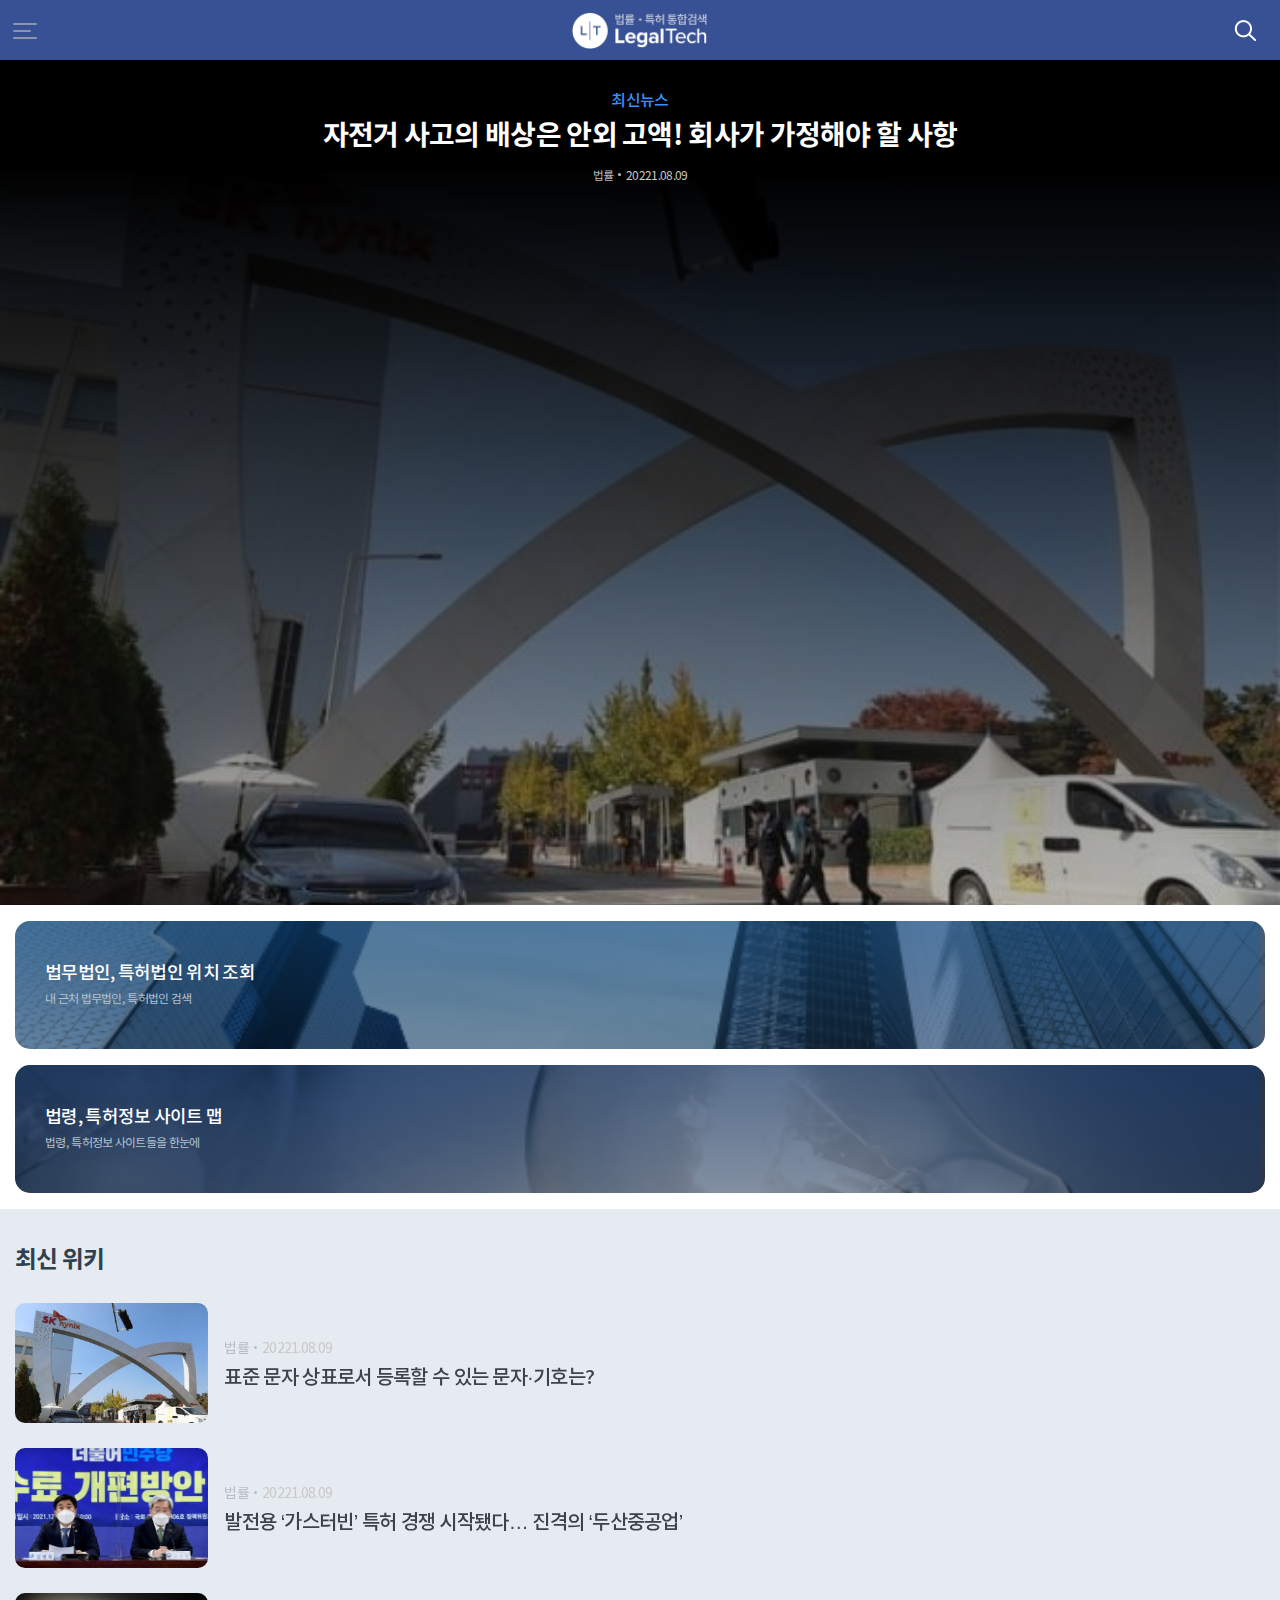
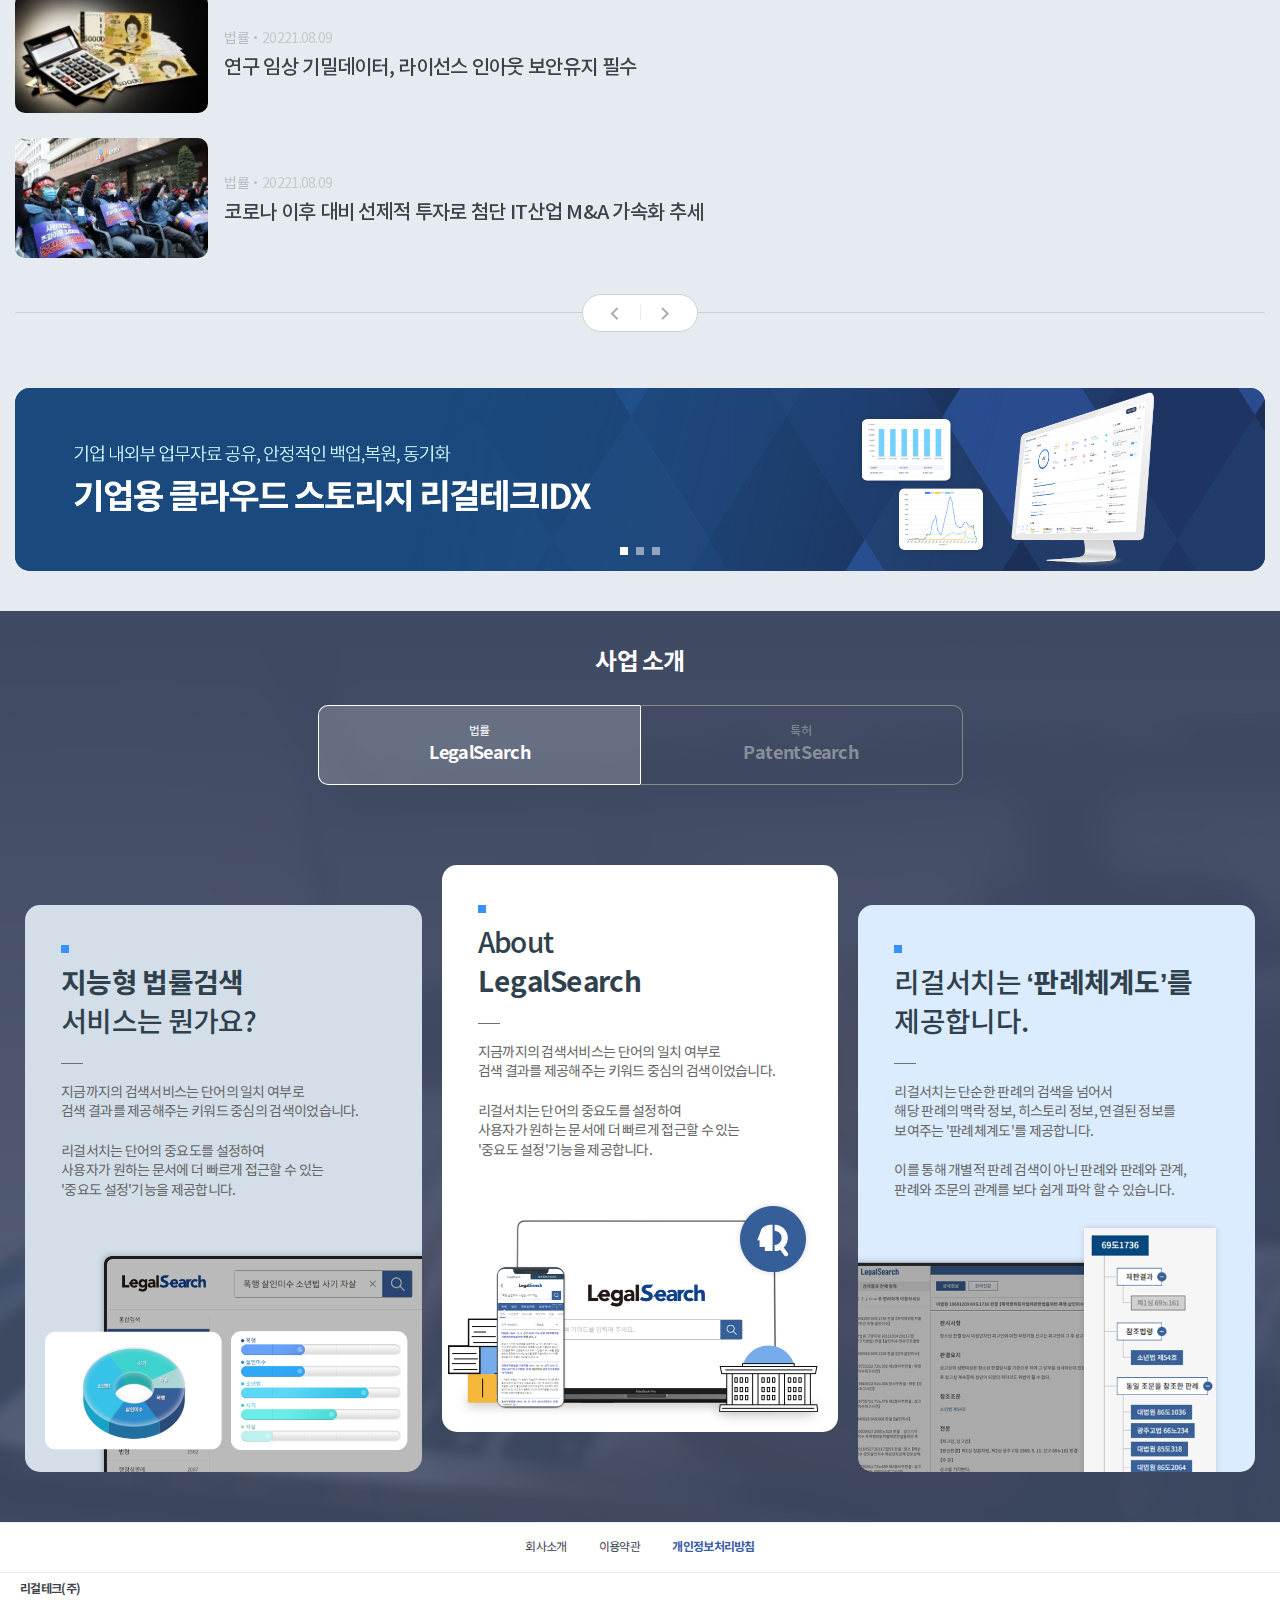
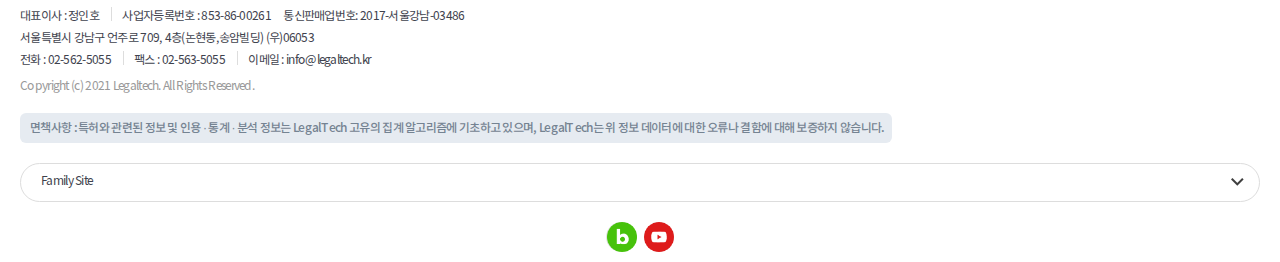
==== html/index.html @ 02a7bb96 "test" ====
<!DOCTYPE html>
<html lang="kr" xmlns="http://www.w3.org/1999/xhtml">
<head>
<meta charset="UTF-8" />
<meta http-equiv="x-ua-compatible" content="ie=edge" />
<meta name="viewport" content="width=device-width, initial-scale=1" />
<title>LegalTech VDR</title>
<link rel="stylesheet" href="../inc/css/swiper.min.css">
<link rel="stylesheet" href="../inc/css/import.css" />
<script src="../inc/js/jquery-1.12.4.min.js"></script>
<script src="../inc/js/swiper.min.js"></script>
<script src="../inc/js/script.js"></script>
</head>
<body class="main">
<div id="header_wrap">
	<header id="header">
		<div class="inner">
			<!-- Logo -->
			<h1><a class="defult" href="index.html"><img src="../inc/images/layout/logo_symbol.png" alt="LegalTech" /></a><a class="scroll" href="index.html"><img src="../inc/images/layout/logo_sub.png" alt="LegalTech VDR" /></a></h1>
			<!-- //Logo -->
			<!-- Navigation -->
			<nav id="gnb">
				<h2 class="blind">네비게이션 메뉴</h2>
				<ul>            
					<li>
						<a href="#">뉴스</a>
					</li>
					<li>
						<a href="#">위키</a>
					</li>
					<li>
						<a href="#">법령, 특허정보 사이트 맵</a>
					</li>
					<li>
						<a href="#">법무, 특허법인 위치</a>
					</li>
					<li class="link">
						<a href="https://legaltech.co.kr/" target="_blank" title="새 창 열림">리걸테크</a>
					</li>
				</ul>
			</nav>
			<button type="button" class="btn_gnb_m"><i>메뉴 열기</i></button>
			<button type="button" class="btn_search_m"><i>검색</i></button>
			<!-- //Navigation -->
			<!-- Search -->
			<div class="header_search">
				<fieldset class="search_basic">
					<legend class="blind">검색</legend>
					<span class="searchBox">
						<input type="text" id="" class="search_input" placeholder=" 특허, 법률 키워드를 검색해주세요.">
						<label for="" class="select_type down" id="">
							전체
						</label>
						<button type="submit" class="btn_search" title="검색">
							<span class="blind">검색</span>
							<span class="ico_search_submit"></span>
						</button>
					</span>
					<!-- 검색 종류 선택 -->
					<div class="select_type_list">
						<ul>
							<li>
								<label for="" data-label="전체">전체
									<input id="" type="checkbox" checked="checked">
									<span class="checkmark"></span>
								</label>
							</li>
							<li>
								<label for="" data-label="법률">법률
									<input id="" type="checkbox" checked="checked">
									<span class="checkmark"></span>
								</label>
							</li>
							<li>
								<label for="" data-label="특허">특허
									<input id="" type="checkbox">
									<span class="checkmark"></span>
								</label>
							</li>
						</ul>
					</div>
					<!-- //검색 종류 선택 -->
				</fieldset>
			</div>
			<!-- //Search -->
			<!-- Rolling Ranking -->
			<div class="header_ranking">
				<h2 class="blind">금주 인기 키워드</h2>
				<div class="rolling_ranking">
					<div class="swiper-container swiperHdRoll">
						<ul class="swiper-wrapper ranking_item_list">
							<li class="swiper-slide">
								<a href="#"><span>1</span>야호</a>
							</li>
							<li class="swiper-slide">
								<a href="#"><span>2</span>야dd호</a>
							</li>
							<li class="swiper-slide">
								<a href="#"><span>3</span>야dd호</a>
							</li>
							<li class="swiper-slide">
								<a href="#"><span>4</span>d야호</a>
							</li>
							<li class="swiper-slide">
								<a href="#"><span>5</span>야호dd</a>
							</li>
						</ul>
					</div>
				</div>
			</div>
			<!-- //Rolling Ranking -->
			<!-- Ranking Box -->
			<div class="ranking_box ranking tabbox">
				<div class="tit">
					<h2>금주 인기 키워드</h2>
					<ul class="tab">
						<li class="active"><a href="javascript:void(0);">법률</a></li>
						<li><a href="javascript:void(0);">특허</a></li>
					</ul>
				</div>
				<div class="tab_cont0 tab_cont">
					<ul class="ranking_item_list">
						<li><a href="#"><span>1</span>노후 임대차 계약</a></li>
						<li><a href="#"><span>2</span>인터넷 모욕</a></li>
						<li><a href="#"><span>3</span>명예훼손</a></li>
						<li><a href="#"><span>4</span>국제물품</a></li>
						<li><a href="#"><span>5</span>증거금</a></li>
					</ul>
				</div>
				<div class="tab_cont1 tab_cont">
					<ul class="ranking_item_list">
						<li><a href="#"><span>1</span>test</a></li>
						<li><a href="#"><span>2</span>test</a></li>
						<li><a href="#"><span>3</span>test</a></li>
						<li><a href="#"><span>4</span>test</a></li>
						<li><a href="#"><span>5</span>test</a></li>
					</ul>
				</div>
			</div>
			<!-- //Ranking Box -->
		</div>
	</header>
</div>

<hr />

<div id="main_search">
	<!-- 메인 상단 검색 -->
	<h2>
		<a href="/">
			<span class="blind">legaltech</span>
		</a>
		<p><span>법률</span><span>특허검색</span>을 함께 제공하는 <span>유일한 플랫폼</span></p>
	</h2>
	<fieldset class="search_basic">
		<legend class="blind">검색</legend>
		<span class="searchBox">
			<input type="text" id="" class="search_input" placeholder="검색하고 싶은 특허 혹은 법률 관련 키워드를 입력해주세요.">
			<label for="" class="select_type down" id="">
				전체
			</label>
			<button type="submit" class="btn_search" title="검색">
				<span class="blind">검색</span>
				<span class="ico_search_submit"></span>
			</button>
		</span>
		<!-- 검색 종류 선택 -->
		<div class="select_type_list">
			<ul>
				<li>
					<label for="" data-label="전체">전체
						<input id="" type="checkbox" checked="checked">
						<span class="checkmark"></span>
					</label>
				</li>
				<li>
					<label for="" data-label="법률">법률
						<input id="" type="checkbox" checked="checked">
						<span class="checkmark"></span>
					</label>
				</li>
				<li>
					<label for="" data-label="특허">특허
						<input id="" type="checkbox">
						<span class="checkmark"></span>
					</label>
				</li>
			</ul>
		</div>
		<!-- //검색 종류 선택 -->
	</fieldset>
	<!-- //메인 상단 검색 -->
</div>

<div id="container">
	<div class="content main_top_cont">
		<div class="inner">
			<!-- Left : 뉴스 모바일 반응형 슬라이드 -->
			<div class="main_news">
				<h2 class="blind">최신 뉴스</h2>
				<div class="list swiper-container">
					<div class="swiper-wrapper">
						<div class="swiper-slide layout_left">
							<a href="#">
								<span class="thumb">
									<img src="../inc/images/photo/01.jpg" alt="">
								</span>
								<div class="txt">
									<span class="cate">최신뉴스</span>
									<strong class="tit">자전거 사고의 배상은 안외 고액! 회사가 가정해야 할 사항</strong>
									<span class="info"><i>법률</i><time>20221.08.09</time>
									</span>
								</div>
							</a>
						</div>
						<div class="swiper-slide layout_right top">
							<a href="#">
								<span class="thumb">
									<img src="../inc/images/photo/02.jpg" alt="">
								</span>
								<div class="txt">
									<span class="cate">최신뉴스</span>
									<strong class="tit">자전거 사고의 배상은 안외 고액! 회사가 가정해야 할 사항</strong>
									<span class="info"><i>법률</i><time>20221.08.09</time>
									</span>
								</div>
							</a>
						</div>
						<div class="swiper-slide layout_right btm">
							<a href="#">
								<span class="thumb">
									<img src="../inc/images/photo/04.jpg" alt="">
								</span>
								<div class="txt">
									<span class="cate">최신뉴스</span>
									<strong class="tit">자전거 사고의 배상은 안외 고액! 회사가 가정해야 할 사항</strong>
									<span class="info"><i>법률</i><time>20221.08.09</time>
									</span>
								</div>
							</a>
						</div>
					</div>
				</div>
			</div>
			<!-- //Left -->
			<!-- Right : 금주 키워드, 위치조회, 사이트맵 -->
			<div class="main_right">
				<!-- 인기 키워드 -->
				<div class="main ranking tabbox">
					<div class="tit">
						<h2>금주 인기 키워드</h2>
						<ul class="tab">
							<li class="active"><a href="javascript:void(0);">법률</a></li>
							<li><a href="javascript:void(0);">특허</a></li>
						</ul>
					</div>
					<div class="tab_cont0 tab_cont">
						<ul class="ranking_item_list">
							<li><a href="#"><span>1</span>노후 임대차 계약</a></li>
							<li><a href="#"><span>2</span>인터넷 모욕</a></li>
							<li><a href="#"><span>3</span>명예훼손</a></li>
							<li><a href="#"><span>4</span>국제물품</a></li>
							<li><a href="#"><span>5</span>증거금</a></li>
						</ul>
					</div>
					<div class="tab_cont1 tab_cont">
						<ul class="ranking_item_list">
							<li><a href="#"><span>1</span>test</a></li>
							<li><a href="#"><span>2</span>test</a></li>
							<li><a href="#"><span>3</span>test</a></li>
							<li><a href="#"><span>4</span>test</a></li>
							<li><a href="#"><span>5</span>test</a></li>
						</ul>
					</div>
				</div>
				<!-- //인기 키워드 -->
				<!-- 바로가기 메뉴 -->
				<div class="direct">
					<h2 class="blind">서비스 바로가기</h2>
					<div class="location">
						<a href="#">
							<div class="thumb">
								<img src="../inc/images/main/img_location.png" alt="">
							</div>
							<div class="txt">
								<h3>법무법인, 특허법인 위치 조회</h3>
								<p>내 근처 법무법인, 특허법인 검색</p>
							</div>
						</a>
					</div>
					<div class="site_map">
						<a href="#">
							<div class="thumb">
								<img src="../inc/images/main/img_site_map.png" alt="">
							</div>
							<div class="txt">
								<h3>법령, 특허정보 사이트 맵</h3>
								<p>법령, 특허정보 사이트들을 한눈에</p>
							</div>
						</a>
					</div>
				</div>
				<!-- //바로가기 메뉴 -->
			</div>
			<!-- //Right -->
		</div>
	</div>
	<div class="content grey">
		<div class="inner">
			<!-- 최신 위키 -->
			<div class="wiki">
				<h2 class="cont_tit">최신 위키</h2>	
				<div class="swiper-container swiperWiki">
					<div class="swiper-wrapper">
						<div class="swiper-slide slide_wrap">
							<ul>
								<li>
									<a href="#">
										<span class="thumb">
											<img src="../inc/images/photo/01.jpg" alt="">
										</span>
										<div class="txt">
											<strong class="tit">표준 문자 상표로서 등록할 수 있는 
												문자·기호는?</strong>
											<span class="info"><i>법률</i><time>20221.08.09</time>
											</span>
										</div>
									</a>
								</li>
								<li>
									<a href="#">
										<span class="thumb">
											<img src="../inc/images/photo/02.jpg" alt="">
										</span>
										<div class="txt">
											<strong class="tit">발전용 ‘가스터빈’ 특허 경쟁 시작됐다… 진격의 ‘두산중공업’</strong>
											<span class="info"><i>법률</i><time>20221.08.09</time>
											</span>
										</div>
									</a>
								</li>
								<li>
									<a href="#">
										<span class="thumb">
											<img src="../inc/images/photo/03.jpg" alt="">
										</span>
										<div class="txt">
											<strong class="tit">연구 임상 기밀데이터, 라이선스 인아웃 보안유지 필수</strong>
											<span class="info"><i>법률</i><time>20221.08.09</time>
											</span>
										</div>
									</a>
								</li>
								<li>
									<a href="#">
										<span class="thumb">
											<img src="../inc/images/photo/04.jpg" alt="">
										</span>
										<div class="txt">
											<strong class="tit">코로나 이후 대비 선제적 투자로 첨단 IT산업 M&A 가속화 추세</strong>
											<span class="info"><i>법률</i><time>20221.08.09</time>
											</span>
										</div>
									</a>
								</li>
							</ul>
						</div>
						<div class="swiper-slide slide_wrap">
							<ul>
								<li>
									<a href="#">
										<span class="thumb">
											<img src="../inc/images/photo/04.jpg" alt="">
										</span>
										<div class="txt">
											<strong class="tit">표준 문자 상표로서 등록할 수 있는 
												문자·기호는?</strong>
											<span class="info"><i>법률</i><time>20221.08.09</time>
											</span>
										</div>
									</a>
								</li>
								<li>
									<a href="#">
										<span class="thumb">
											<img src="../inc/images/photo/03.jpg" alt="">
										</span>
										<div class="txt">
											<strong class="tit">발전용 ‘가스터빈’ 특허 경쟁 시작됐다… 진격의 ‘두산중공업’</strong>
											<span class="info"><i>법률</i><time>20221.08.09</time>
											</span>
										</div>
									</a>
								</li>
								<li>
									<a href="#">
										<span class="thumb">
											<img src="../inc/images/photo/05.jpg" alt="">
										</span>
										<div class="txt">
											<strong class="tit">연구 임상 기밀데이터, 라이선스 인아웃 보안유지 필수</strong>
											<span class="info"><i>법률</i><time>20221.08.09</time>
											</span>
										</div>
									</a>
								</li>
								<li>
									<a href="#">
										<span class="thumb">
											<img src="../inc/images/photo/01.jpg" alt="">
										</span>
										<div class="txt">
											<strong class="tit">코로나 이후 대비 선제적 투자로 첨단 IT산업 M&A 가속화 추세</strong>
											<span class="info"><i>법률</i><time>20221.08.09</time>
											</span>
										</div>
									</a>
								</li>
							</ul>
						</div>
					</div>
					<div class="btn_wrap">
						<div class="swiper_index">
							<div class="swiper-button-next"></div>
							<div class="swiper-button-prev"></div>
						</div>
					</div>
				</div>
			</div>
			<!-- //최신 위키 -->
			<!-- 광고 배너 영역 -->
			<div class="banner">
				<div class="swiper-container swiperBanner">
					<div class="swiper-wrapper">
						<div class="swiper-slide thumb">
							<a href="#">
								<img class="pc" src="../inc/images/main/banner_01.png" alt="기업용 클라우드 스토리지 리걸테크 IDX - 기업 내외부 업무자료 공유, 안정적인 백업,복원, 동기화">
								<img class="mobile" src="../inc/images/main/mobile_banner_01.png" alt="기업용 클라우드 스토리지 리걸테크 IDX - 기업 내외부 업무자료 공유, 안정적인 백업,복원, 동기화">
							</a>
						</div>
						<div class="swiper-slide thumb">
							<a href="#">
								<img class="pc" src="../inc/images/main/banner_01.png" alt="기업용 클라우드 스토리지 리걸테크 IDX - 기업 내외부 업무자료 공유, 안정적인 백업,복원, 동기화">
								<img class="mobile" src="../inc/images/main/mobile_banner_01.png" alt="기업용 클라우드 스토리지 리걸테크 IDX - 기업 내외부 업무자료 공유, 안정적인 백업,복원, 동기화">
							</a>
						</div>
						<div class="swiper-slide thumb">
							<a href="#">
								<img class="pc" src="../inc/images/main/banner_01.png" alt="기업용 클라우드 스토리지 리걸테크 IDX - 기업 내외부 업무자료 공유, 안정적인 백업,복원, 동기화">
								<img class="mobile" src="../inc/images/main/mobile_banner_01.png" alt="기업용 클라우드 스토리지 리걸테크 IDX - 기업 내외부 업무자료 공유, 안정적인 백업,복원, 동기화">
							</a>
						</div>
					</div>
				</div>
				<div class="swiper-pagination"></div>
			</div>
			<!-- //광고 배너 영역 -->
		</div>
	</div>
	<div class="content gradient">
		<div class="inner">
			<!-- 사업소개 -->
			<div class="intro_bsns tabbox">
				<div class="tit">
					<h2 class="cont_tit">사업 소개</h2>
					<ul class="tab">
						<li class="active"><a href="javascript:void(0);"><span>법률</span><strong>LegalSearch</strong></a></li>
						<li><a href="javascript:void(0);"><span>특허</span><strong>PatentSearch</strong></a></li>
					</ul>
				</div>
				<!-- 리걸테크 -->
				<div class="tab_cont0 tab_cont legal">
					<ul>
						<li>
							<div class="txt">
								<h3><span>지능형 법률검색</span><br> 서비스는 뭔가요?</h3>
								<p>지금까지의 검색서비스는 단어의 일치 여부로 <br>검색 결과를 제공해주는 키워드 중심의 검색이었습니다.</p>
								<p>리걸서치는 단어의 중요도를 설정하여 <br>사용자가 원하는 문서에 더 빠르게 접근할 수 있는 <br>'중요도 설정'기능을 제공합니다.</p>
							</div>
						</li>
						<li>
							<div class="txt">
								<h3>About<br> <span>LegalSearch</span><br></h3>
								<p>지금까지의 검색서비스는 단어의 일치 여부로 <br>검색 결과를 제공해주는 키워드 중심의 검색이었습니다.</p>
								<p>리걸서치는 단어의 중요도를 설정하여 <br>사용자가 원하는 문서에 더 빠르게 접근할 수 있는 <br>'중요도 설정'기능을 제공합니다.</p>
							</div>
						</li>
						<li>
							<div class="txt">
								<h3>리걸서치는 <span>‘판례체계도’를</span> <br>제공합니다.</h3>
								<p>리걸서치는 단순한 판례의 검색을 넘어서 <br>해당 판례의 맥락 정보, 히스토리 정보, 연결된 정보를 <br>보여주는 '판례체계도'를 제공합니다.</p>
								<p>이를 통해 개별적 판례 검색이 아닌 판례와 판례와 관계, <br>판례와 조문의 관계를 보다 쉽게 파악 할 수 있습니다.</p>
							</div>
						</li>
					</ul>
				</div>
				<!-- //리걸테크 -->
				<!-- 페이턴트 서치 -->
				<div class="tab_cont1 tab_cont patent">
					<ul>
						<li>
							<div class="txt">
								<h3>지재권 내용확인에 <span><br>
									최적화 된 UI를 </span>제공합니다</h3>
								<p>각각의 지재권을 구역에 따라 나누어 사용자가 필요한 사항만을 빠르게 파악할 수 있도록 구성했습니다.</p>
								<p>PatentSearch를 이용하여 리서칭을 수행하면 
									다른 서비스보다 빠른 리서칭 수행이 가능합니다.</p>
							</div>
						</li>
						<li>
							<div class="txt">
								<h3>About<br> <span>PatentSearch</span><br></h3>
								<p>PatentSearch 는 국내 유일 특허, 디자인, 상표, 지재관련 심판을 한번에 검색할 수 잇는 지재검색 플랫폼입니다.</p>
								<p>향후 PCT, 해외특허 검색등을 지속적으로 업데이트 하여 국내,외 모든 지재권을 비교, 검색할 수 있는 서비스로 거듭날 예정입니다.</p>
							</div>
						</li>
						<li>
							<div class="txt">
								<h3><span>권리변동 현황은 </span><br>무엇인가요?</h3>
								<p>권리변동현황은 현재 보고있는 지재권의 주요 권리변동 현황을 분석하여 시각화 한 것입니다.</p>
								<p>사용자 분들께서는 권리변동 현황 그래프를 통해 현재 보고있는 지재권의 권리변동 이력을 손쉽게 파악 가능합니다.</p>
							</div>
						</li>
					</ul>
				</div>
				<!-- //페이턴트 서치 -->
			</div>
			<!-- //사업소개 -->
		</div>
	</div>
	<script type="text/javascript">
		//header
		initMainHeader();

		//GNB
		initGnb(0);

		//슬라이드 : 최신뉴스 반응형
		initRspNews();

		//슬라이드 : 위키
		initWiki();

		//슬라이드 : 배너
		initBanner();
	</script>
</div>

<hr />

<footer id="footer">
	<h2 class="blind">사이트 정보</h2>
	<div class="foot_menu">
		<ul>
			<li><a href="https://legaltech.co.kr/">회사소개</a></li>
			<li><a href="/guide/use_terms">이용약관</a></li>
			<li><a href="/guide/personal_privacy">개인정보처리방침</a></li>
		</ul>
	</div>
	<div class="inner">
		<ul class="company_info">
			<li><a href="http://legaltech.kr/ko/" target="_blank" title="새 창 열림">리걸테크(주)</a></li>
			<li>
				<span>대표이사 : 정인호</span>
				<span>사업자등록번호 : 853-86-00261</span>
				<span>통신판매업번호: 2017-서울강남-03486</span>
				<address>서울특별시 강남구 언주로 709, 4층(논현동,송암빌딩) (우)06053</address>
				<span>전화 : 02-562-5055</span>
				<span>팩스 : 02-563-5055</span>
				<span>이메일 : <a href="mailto:info@legaltech.kr">info@legaltech.kr</a></span>
			</li>
			<li class="copyright">Copyright (c) 2021 Legaltech. All Rights Reserved.</li>
			<li>면책사항 : 특허와 관련된 정보 및 인용 · 통계 · 분석 정보는 LegalTech 고유의 집계 알고리즘에 기초하고 있으며, LegalTech는 위 정보 데이터에 대한 오류나 결함에 대해 보증하지 않습니다.</li>
		</ul>
		<div class="family_site">
			<a href="javascript:void(0)" class="link">Family Site</a>
			<ul>
				<li><a href="https://patentsearch.kr/" target="_blank" title="새 창 열림">PatentSearch</a></li>
				<li><a href="https://legalsearch.kr/" target="_blank" title="새 창 열림">LegalSearch</a></li>
			</ul>
		</div>
		<ul class="sns">
			<li>
				<a href="https://blog.naver.com/legaltechcorp" target="_blank" title="새 창 열림">
					<img src="../inc/images/layout/ico_blog.png" alt="naver blog" class="naverblog">
				</a>
			</li>
			<li>
				<a href="https://www.youtube.com/channel/UCyPQij8t8LGyNAF0QGciFyA" target="_blank" title="새 창 열림">
					<img src="../inc/images/layout/ico_youtube.png" alt="youtube" class="youtube">
				</a>
			</li>
		</ul>
	</div>
</footer>

<div class="modal_bg"></div>
</body>
</html>
---- inc/css/import.css ----
﻿@charset 'utf-8';

/* 레이아웃 및 공통 템플릿 */
@import url("base.css");
@import url("layout.css");
@import url("template.css");

/* 컨텐츠 영역 CSS */
@import url("main.css");
@import url("sub.css");
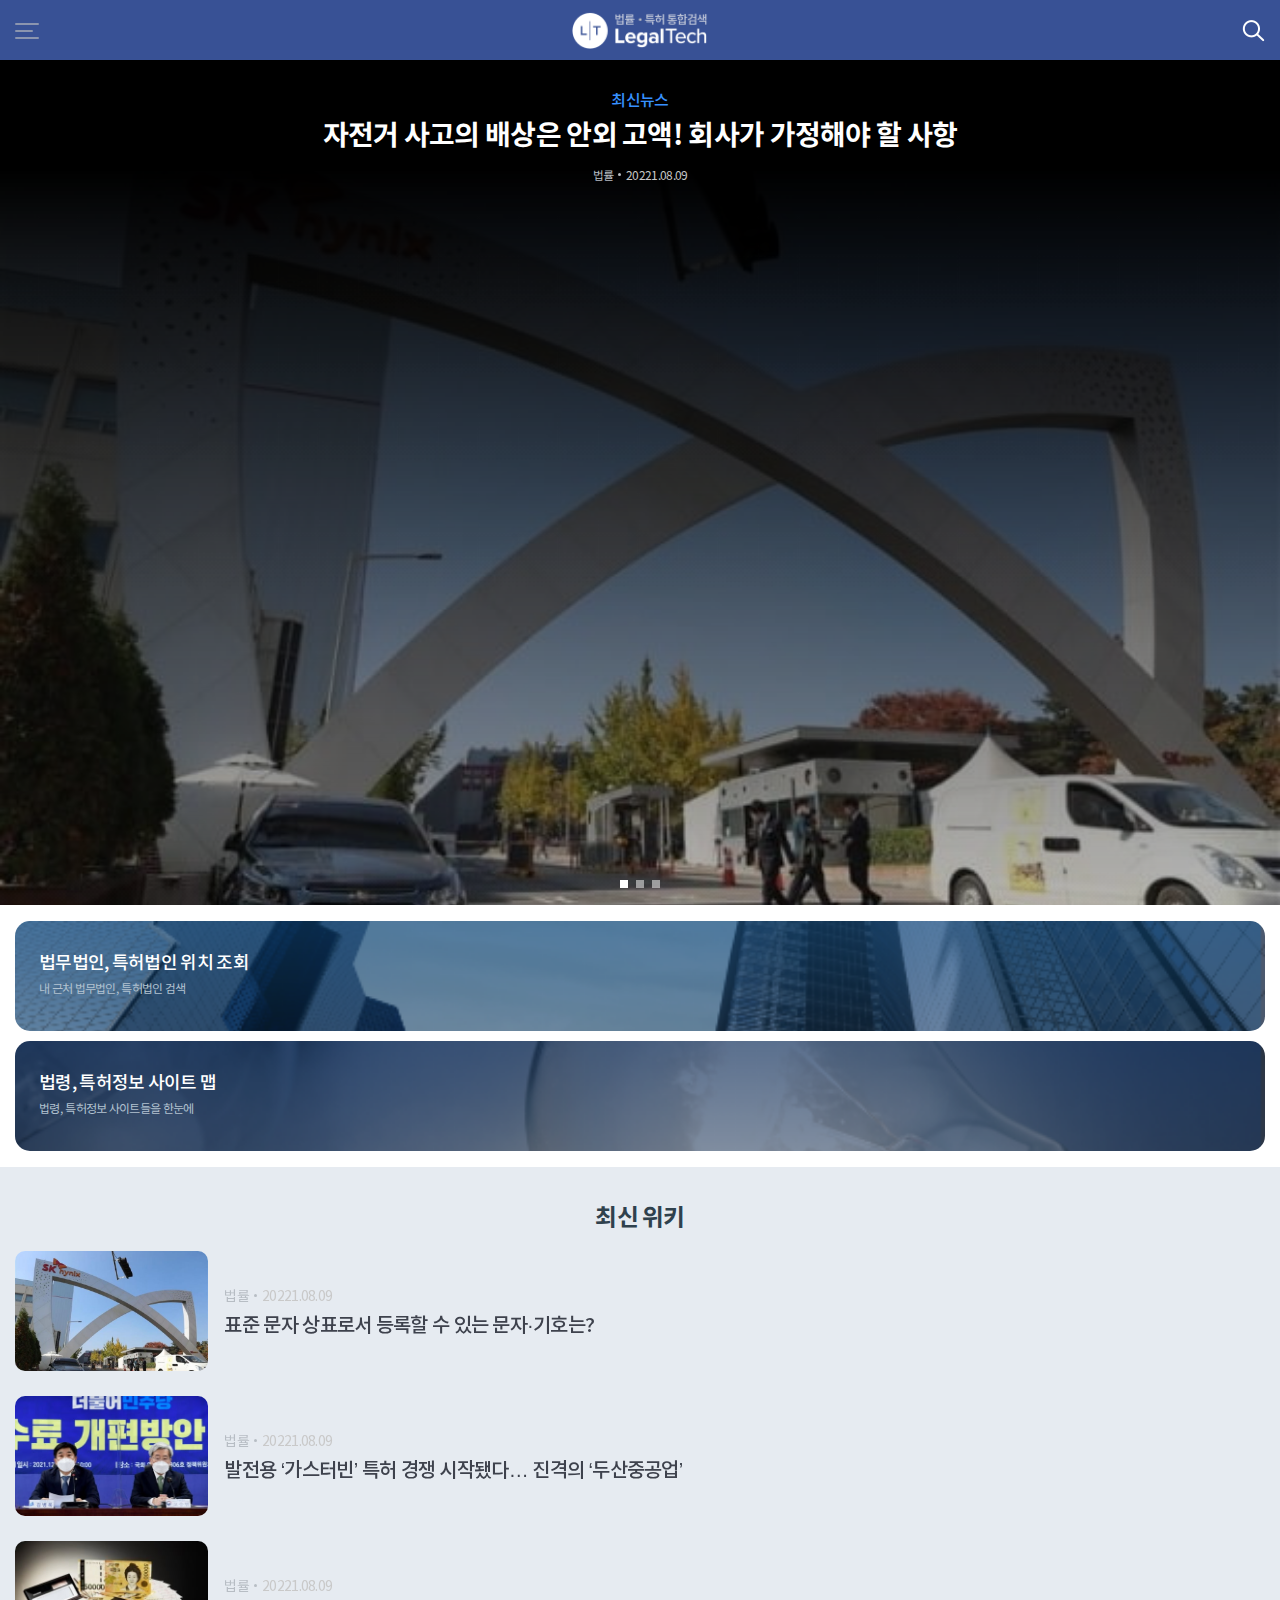
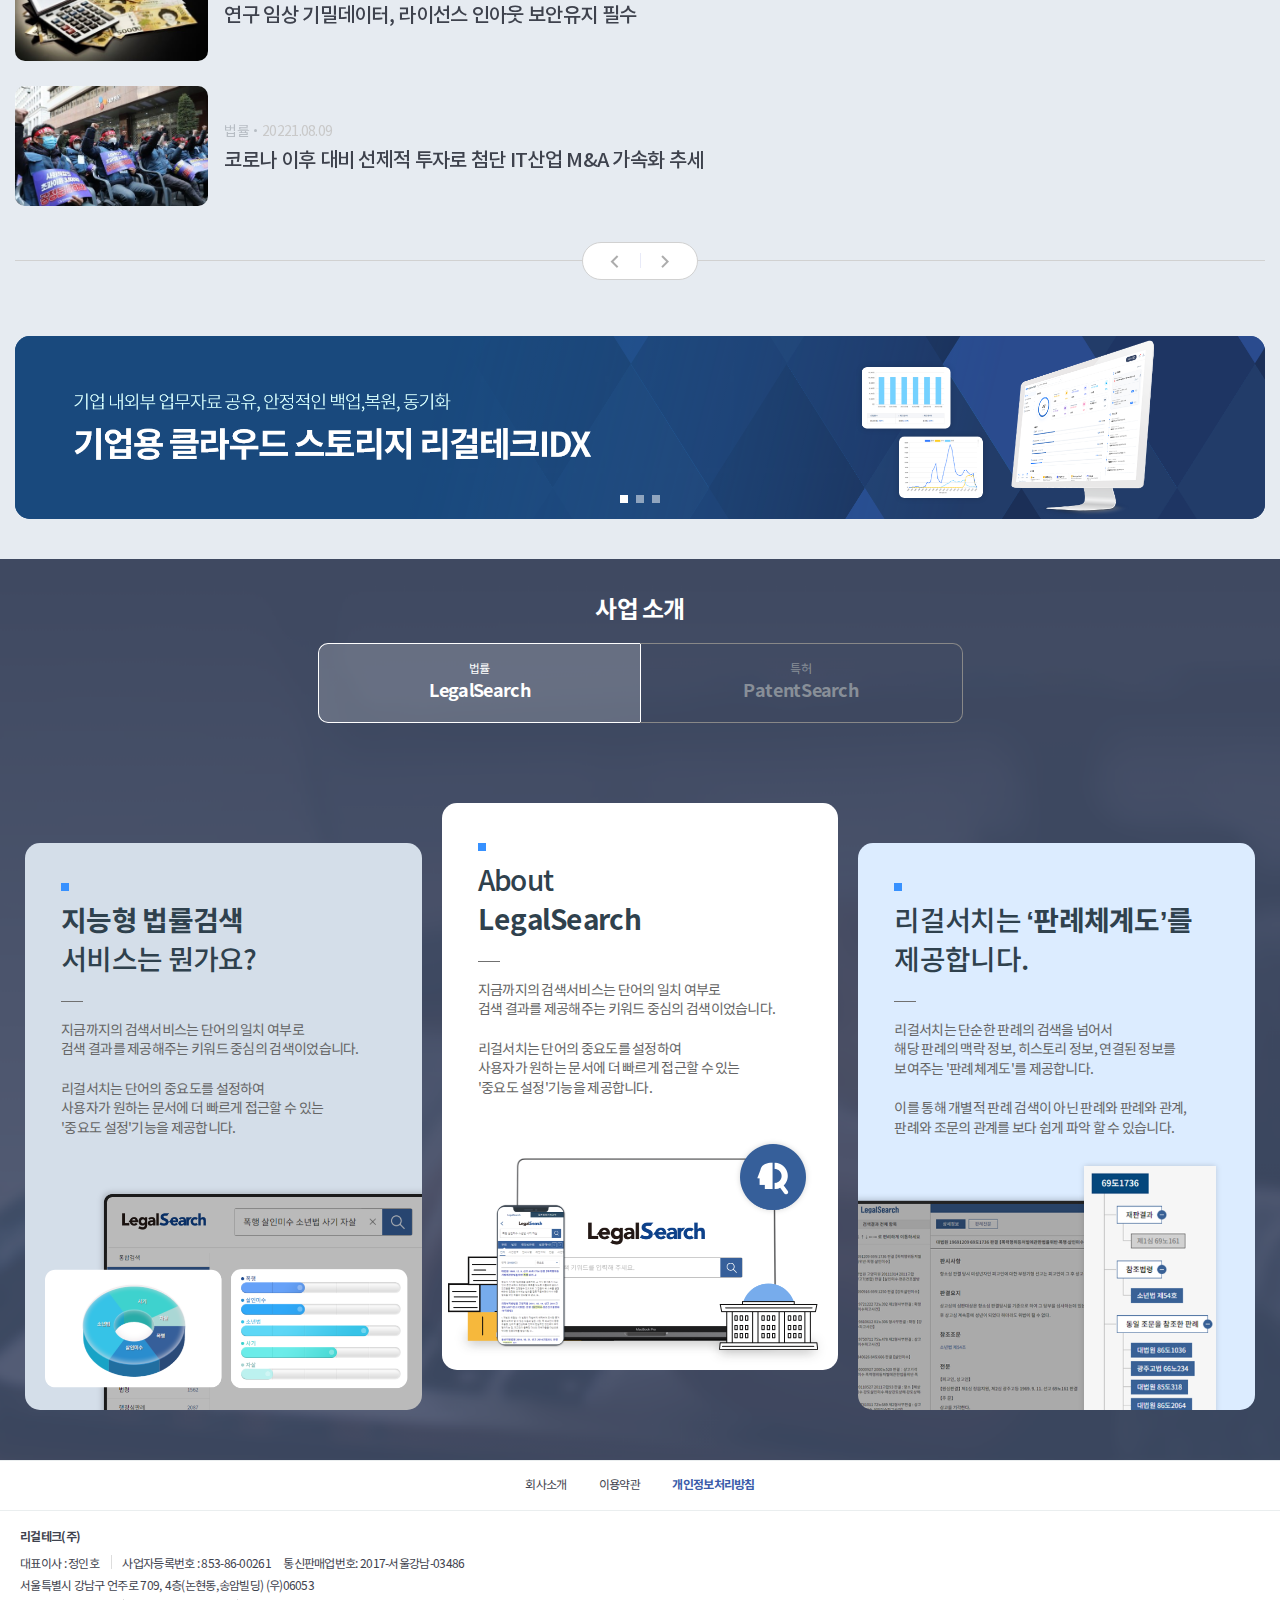
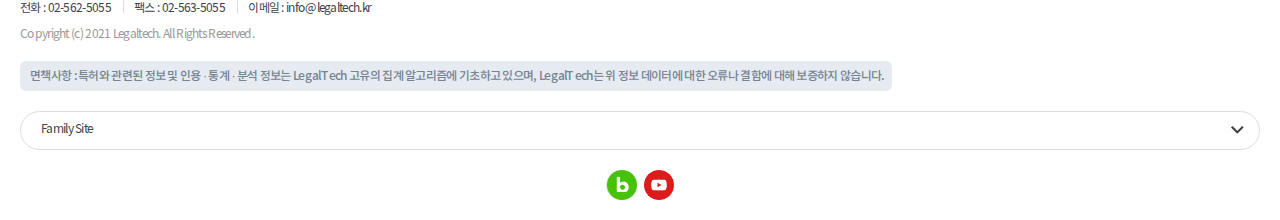
==== commit 083df7a3: "changes" ====
--- a/html/index.html
+++ b/html/index.html
@@ -198,7 +198,7 @@
 			<!-- Left : 뉴스 모바일 반응형 슬라이드 -->
 			<div class="main_news">
 				<h2 class="blind">최신 뉴스</h2>
-				<div class="list swiper-container">
+				<div class="list swiper-container main_swiper">
 					<div class="swiper-wrapper">
 						<div class="swiper-slide layout_left">
 							<a href="#">
@@ -241,6 +241,7 @@
 						</div>
 					</div>
 				</div>
+				<div class="swiper-pagination"></div>
 			</div>
 			<!-- //Left -->
 			<!-- Right : 금주 키워드, 위치조회, 사이트맵 -->
@@ -430,7 +431,7 @@
 			<!-- //최신 위키 -->
 			<!-- 광고 배너 영역 -->
 			<div class="banner">
-				<div class="swiper-container swiperBanner">
+				<div class="swiper-container swiper_banner">
 					<div class="swiper-wrapper">
 						<div class="swiper-slide thumb">
 							<a href="#">
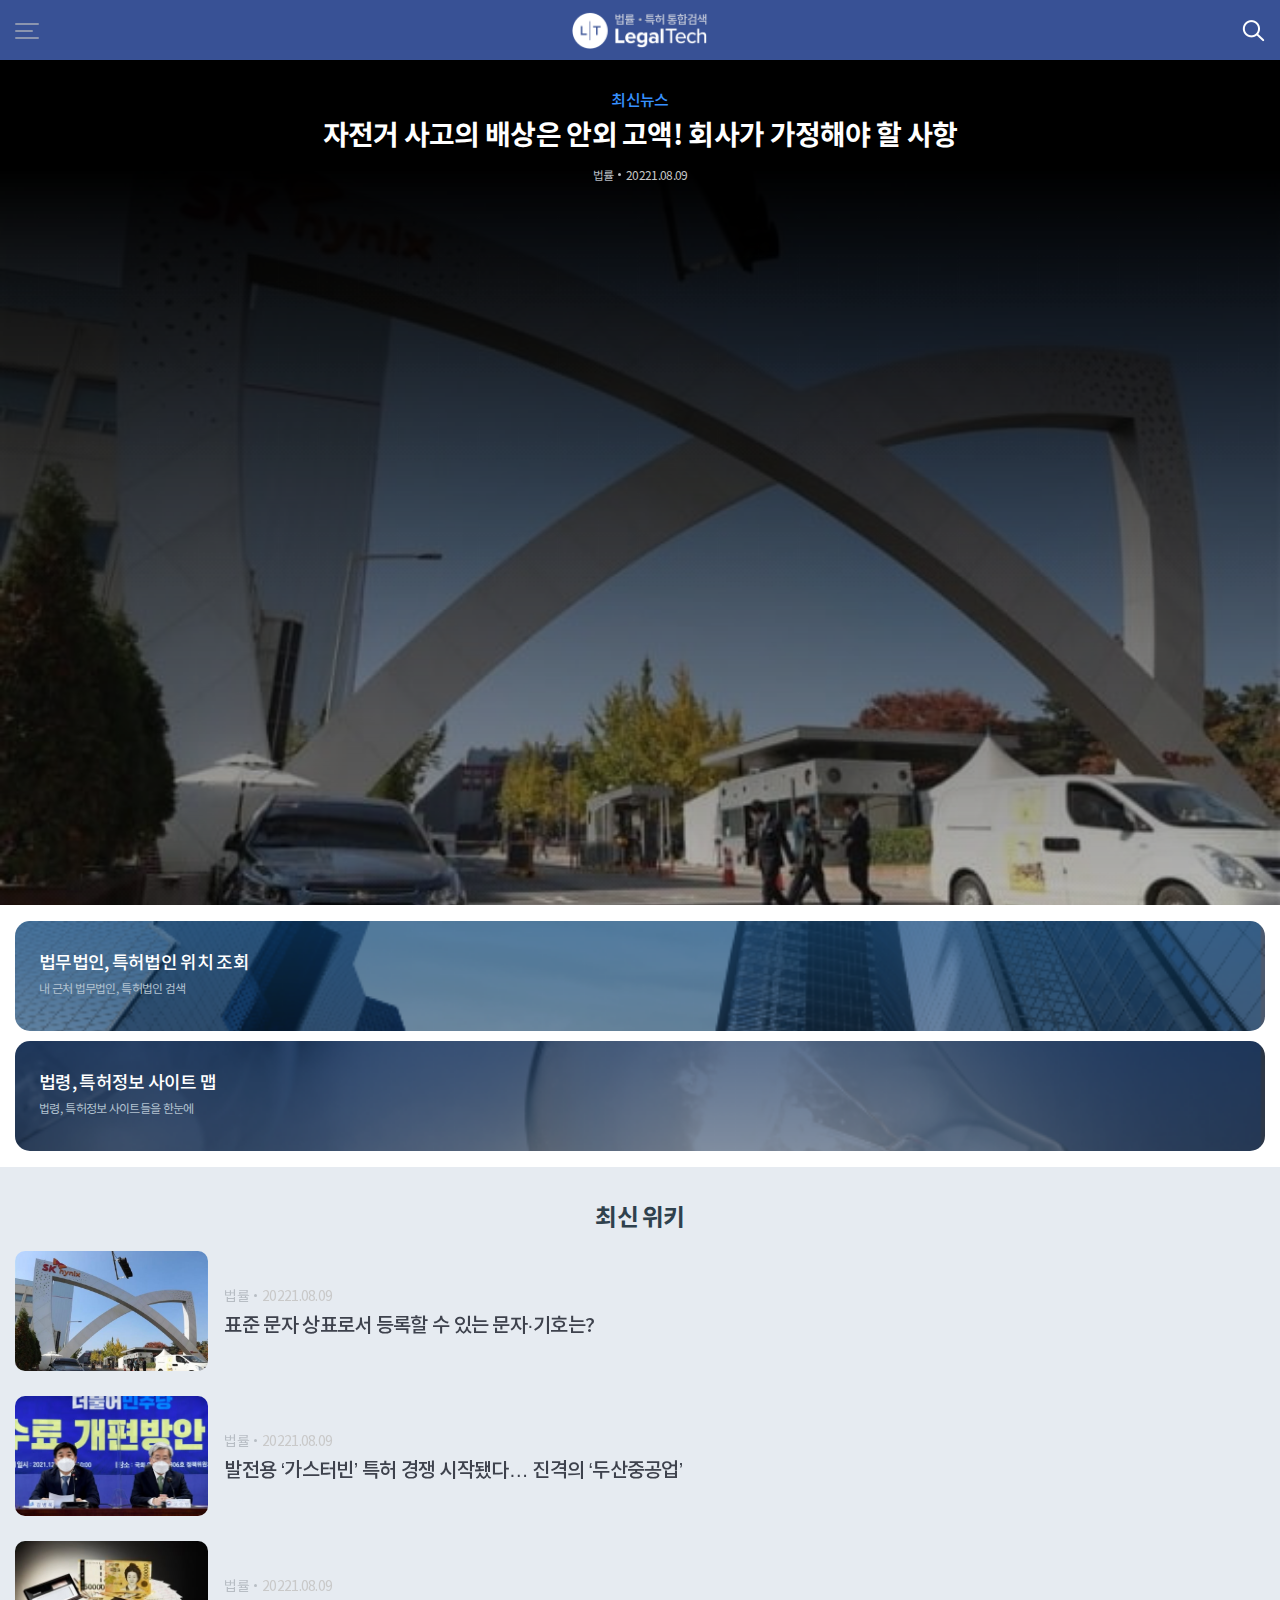
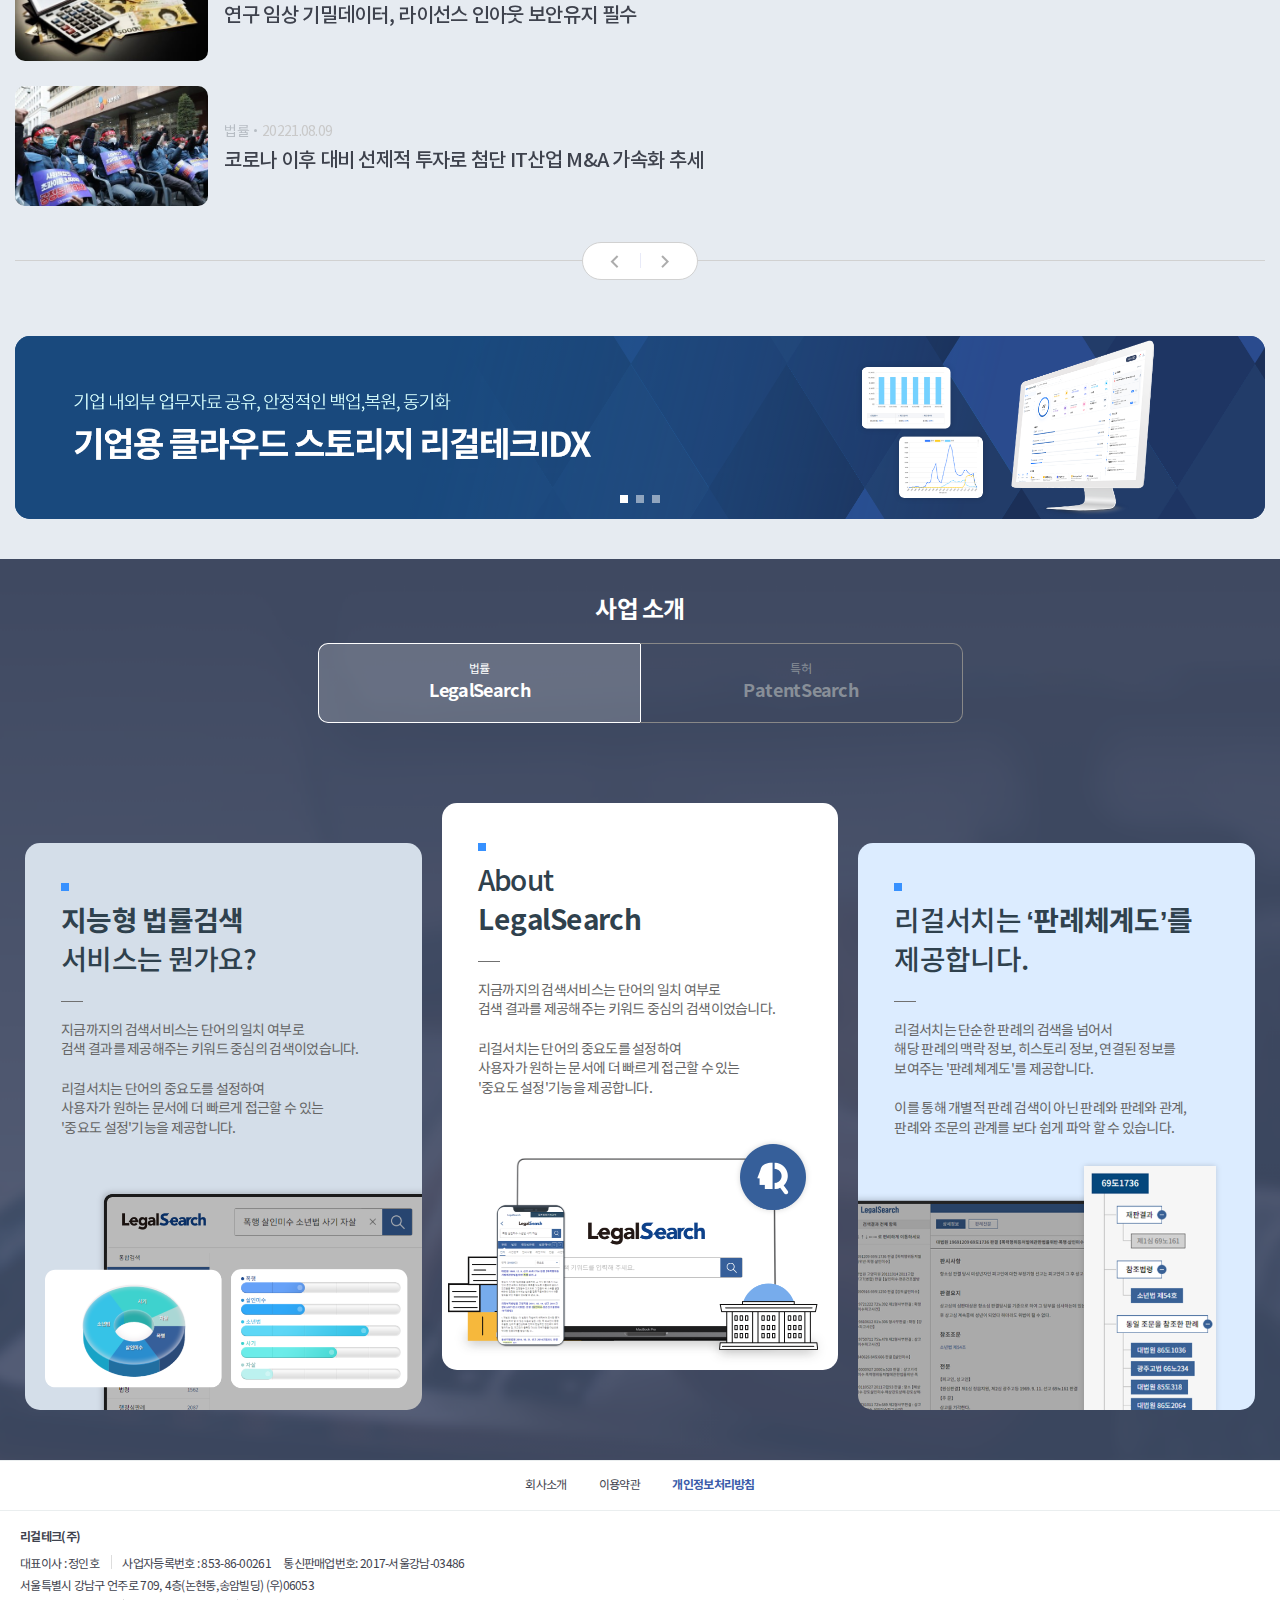
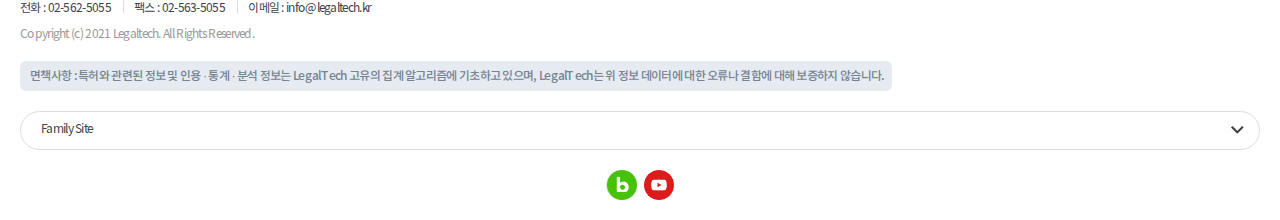
==== commit 0281da0d: "changes" ====
--- a/html/index.html
+++ b/html/index.html
@@ -240,8 +240,8 @@
 							</a>
 						</div>
 					</div>
-				</div>
-				<div class="swiper-pagination"></div>
+					<div class="swiper-pagination"></div>
+				</div>
 			</div>
 			<!-- //Left -->
 			<!-- Right : 금주 키워드, 위치조회, 사이트맵 -->
@@ -442,7 +442,7 @@
 						<div class="swiper-slide thumb">
 							<a href="#">
 								<img class="pc" src="../inc/images/main/banner_01.png" alt="기업용 클라우드 스토리지 리걸테크 IDX - 기업 내외부 업무자료 공유, 안정적인 백업,복원, 동기화">
-								<img class="mobile" src="../inc/images/main/mobile_banner_01.png" alt="기업용 클라우드 스토리지 리걸테크 IDX - 기업 내외부 업무자료 공유, 안정적인 백업,복원, 동기화">
+								<img class="mobile" src="../inc/images/main/mobile_banner_02.png" alt="기업용 클라우드 스토리지 리걸테크 IDX - 기업 내외부 업무자료 공유, 안정적인 백업,복원, 동기화">
 							</a>
 						</div>
 						<div class="swiper-slide thumb">
@@ -452,8 +452,8 @@
 							</a>
 						</div>
 					</div>
-				</div>
-				<div class="swiper-pagination"></div>
+					<div class="swiper-pagination"></div>
+				</div>
 			</div>
 			<!-- //광고 배너 영역 -->
 		</div>
@@ -544,6 +544,7 @@
 
 		//슬라이드 : 배너
 		initBanner();
+
 	</script>
 </div>
 
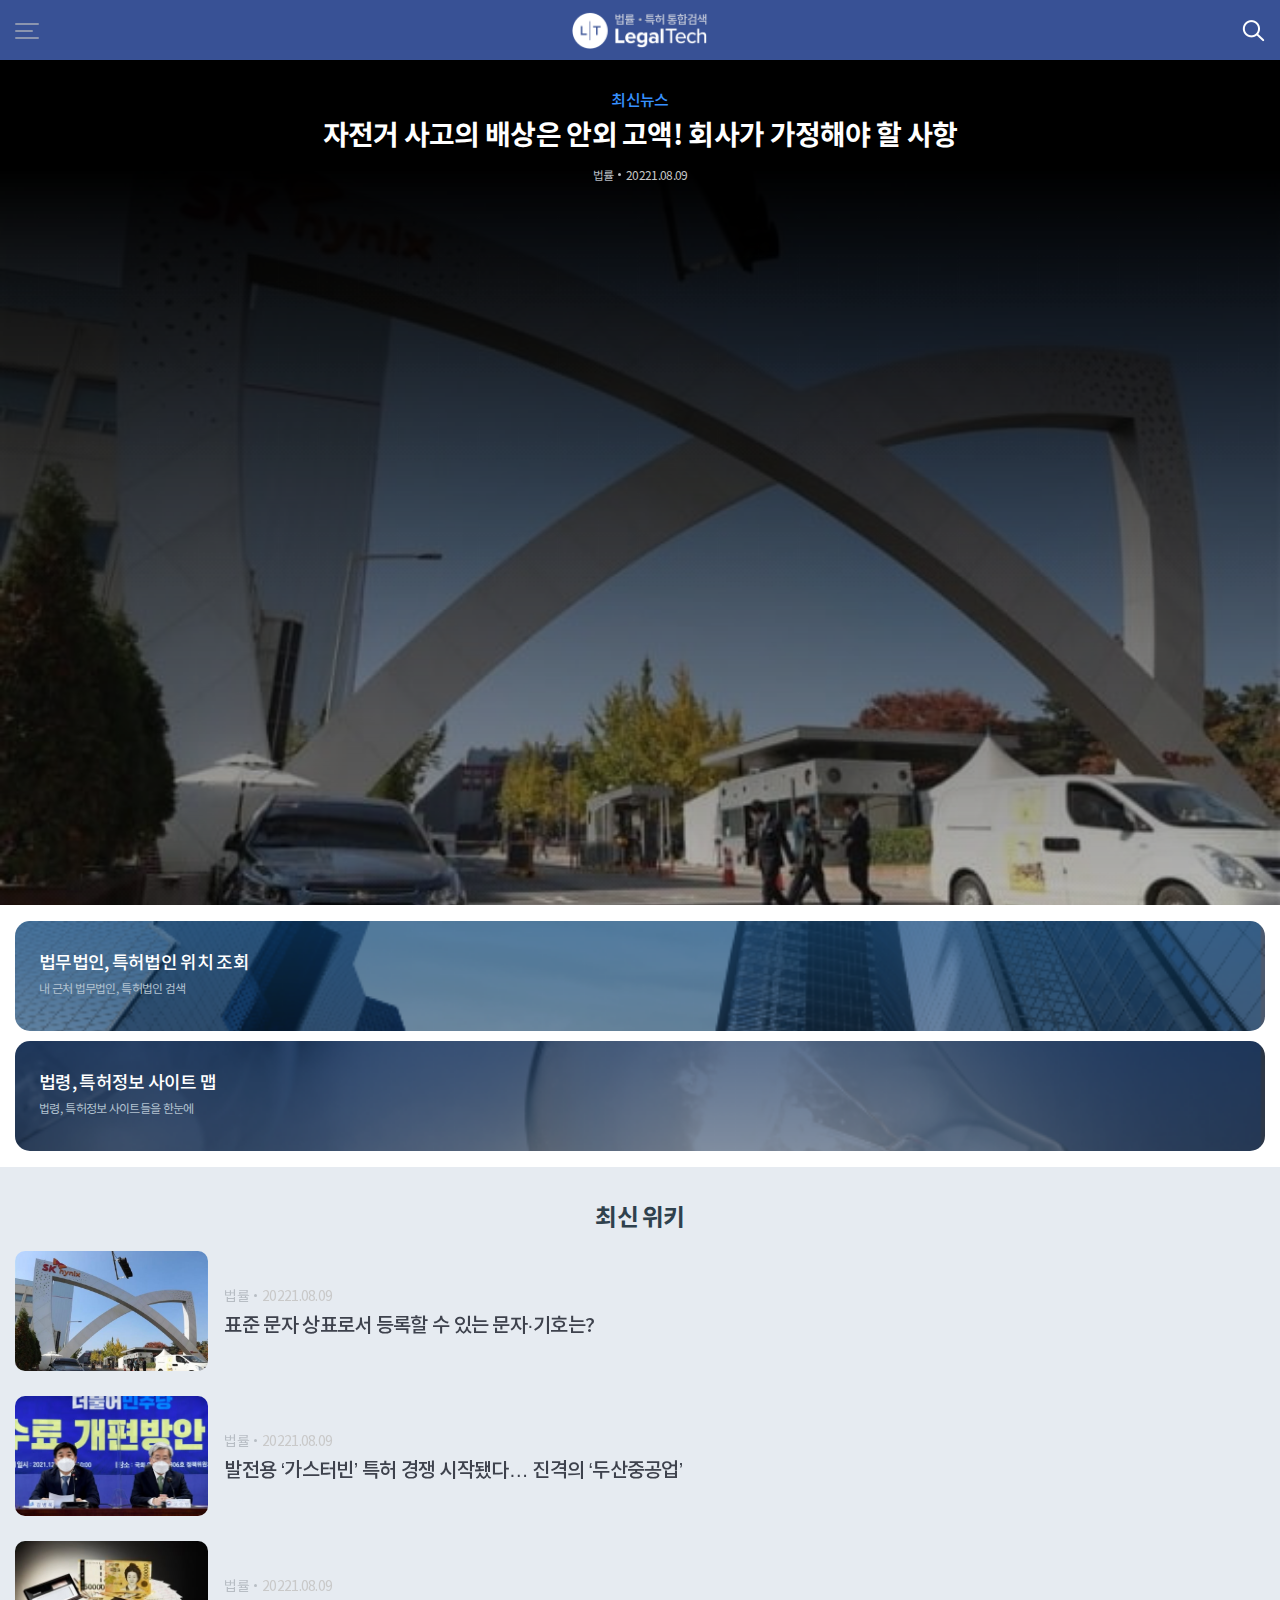
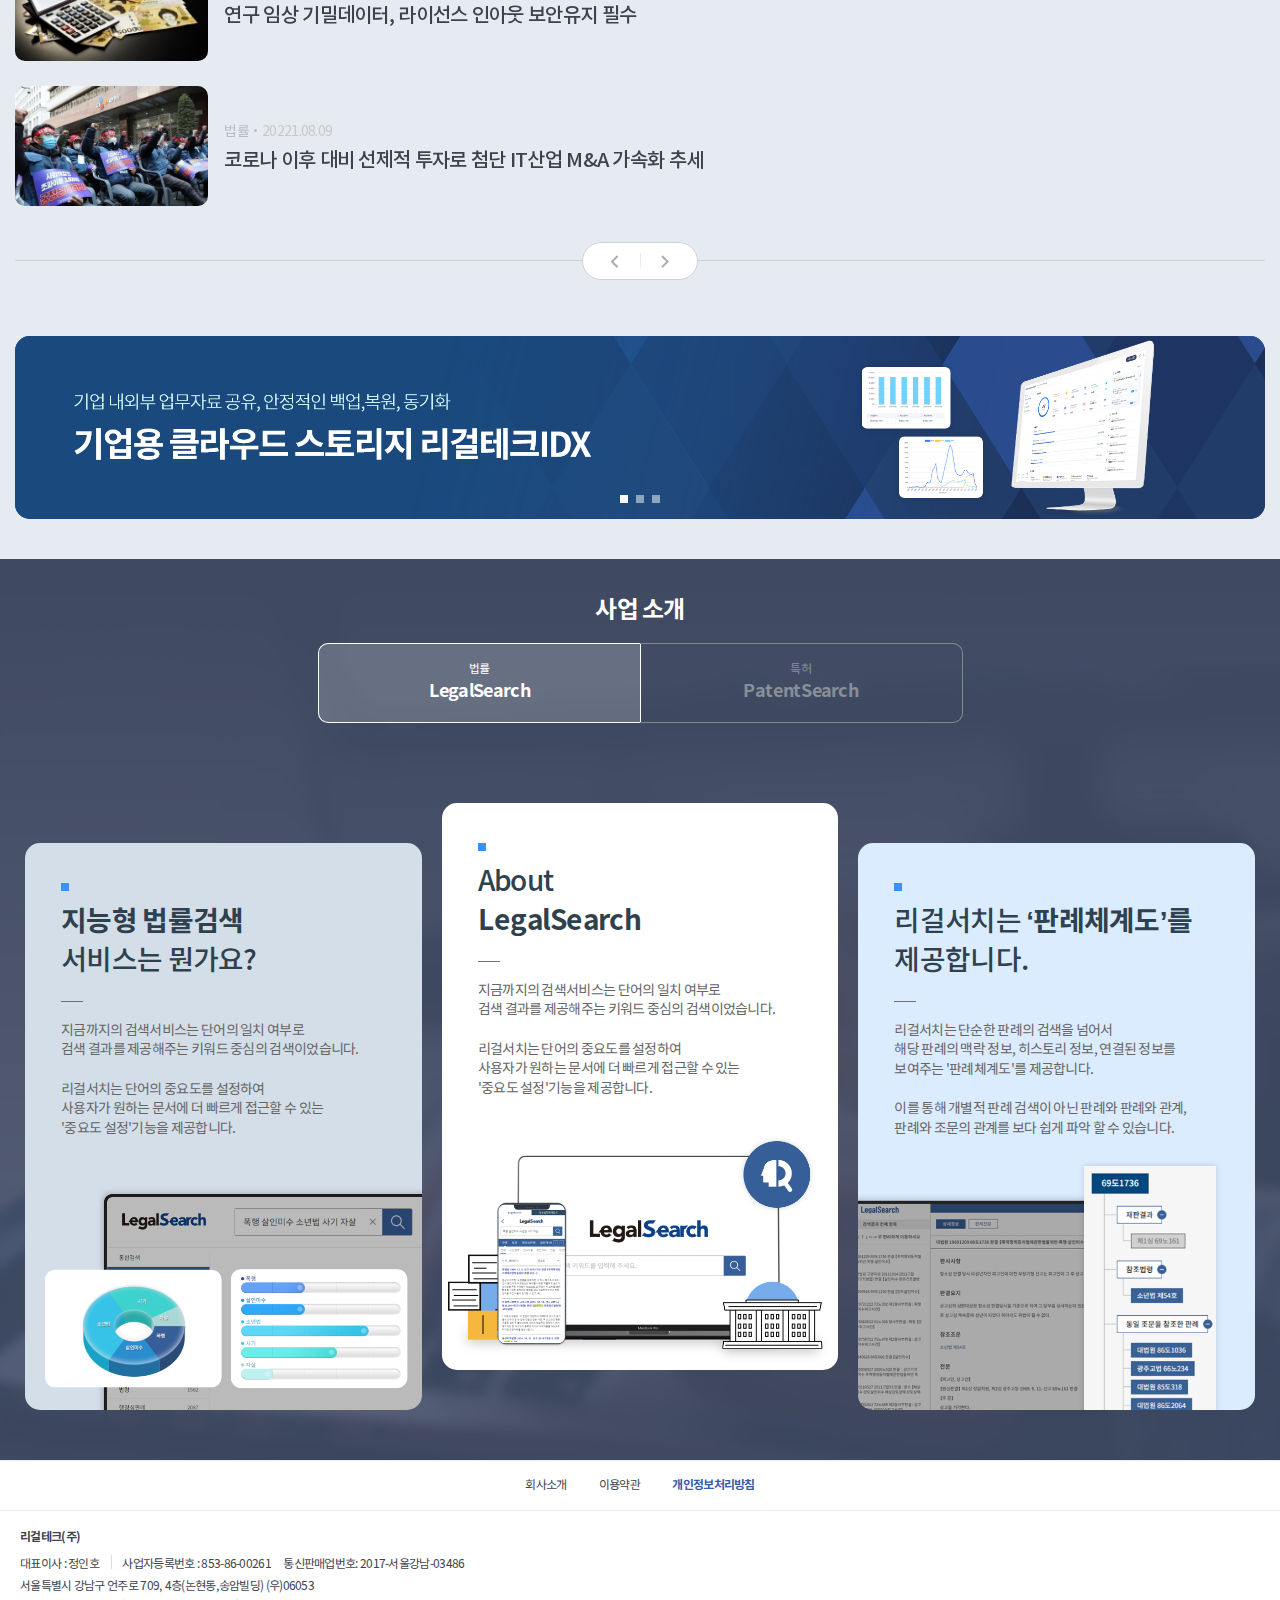
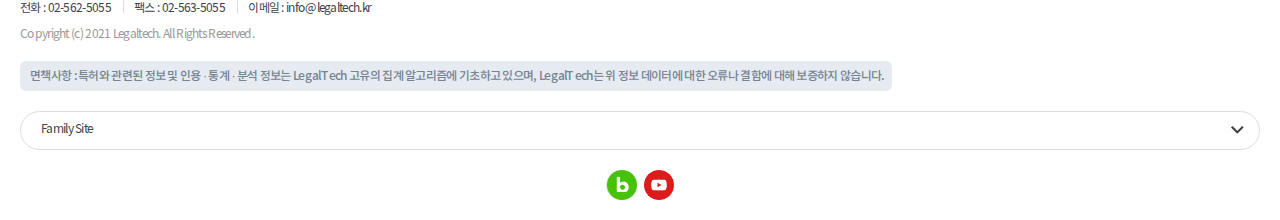
==== commit 8151e029: "changes" ====
--- a/html/index.html
+++ b/html/index.html
@@ -442,7 +442,7 @@
 						<div class="swiper-slide thumb">
 							<a href="#">
 								<img class="pc" src="../inc/images/main/banner_01.png" alt="기업용 클라우드 스토리지 리걸테크 IDX - 기업 내외부 업무자료 공유, 안정적인 백업,복원, 동기화">
-								<img class="mobile" src="../inc/images/main/mobile_banner_02.png" alt="기업용 클라우드 스토리지 리걸테크 IDX - 기업 내외부 업무자료 공유, 안정적인 백업,복원, 동기화">
+								<img class="mobile" src="../inc/images/main/mobile_banner_01.png" alt="기업용 클라우드 스토리지 리걸테크 IDX - 기업 내외부 업무자료 공유, 안정적인 백업,복원, 동기화">
 							</a>
 						</div>
 						<div class="swiper-slide thumb">
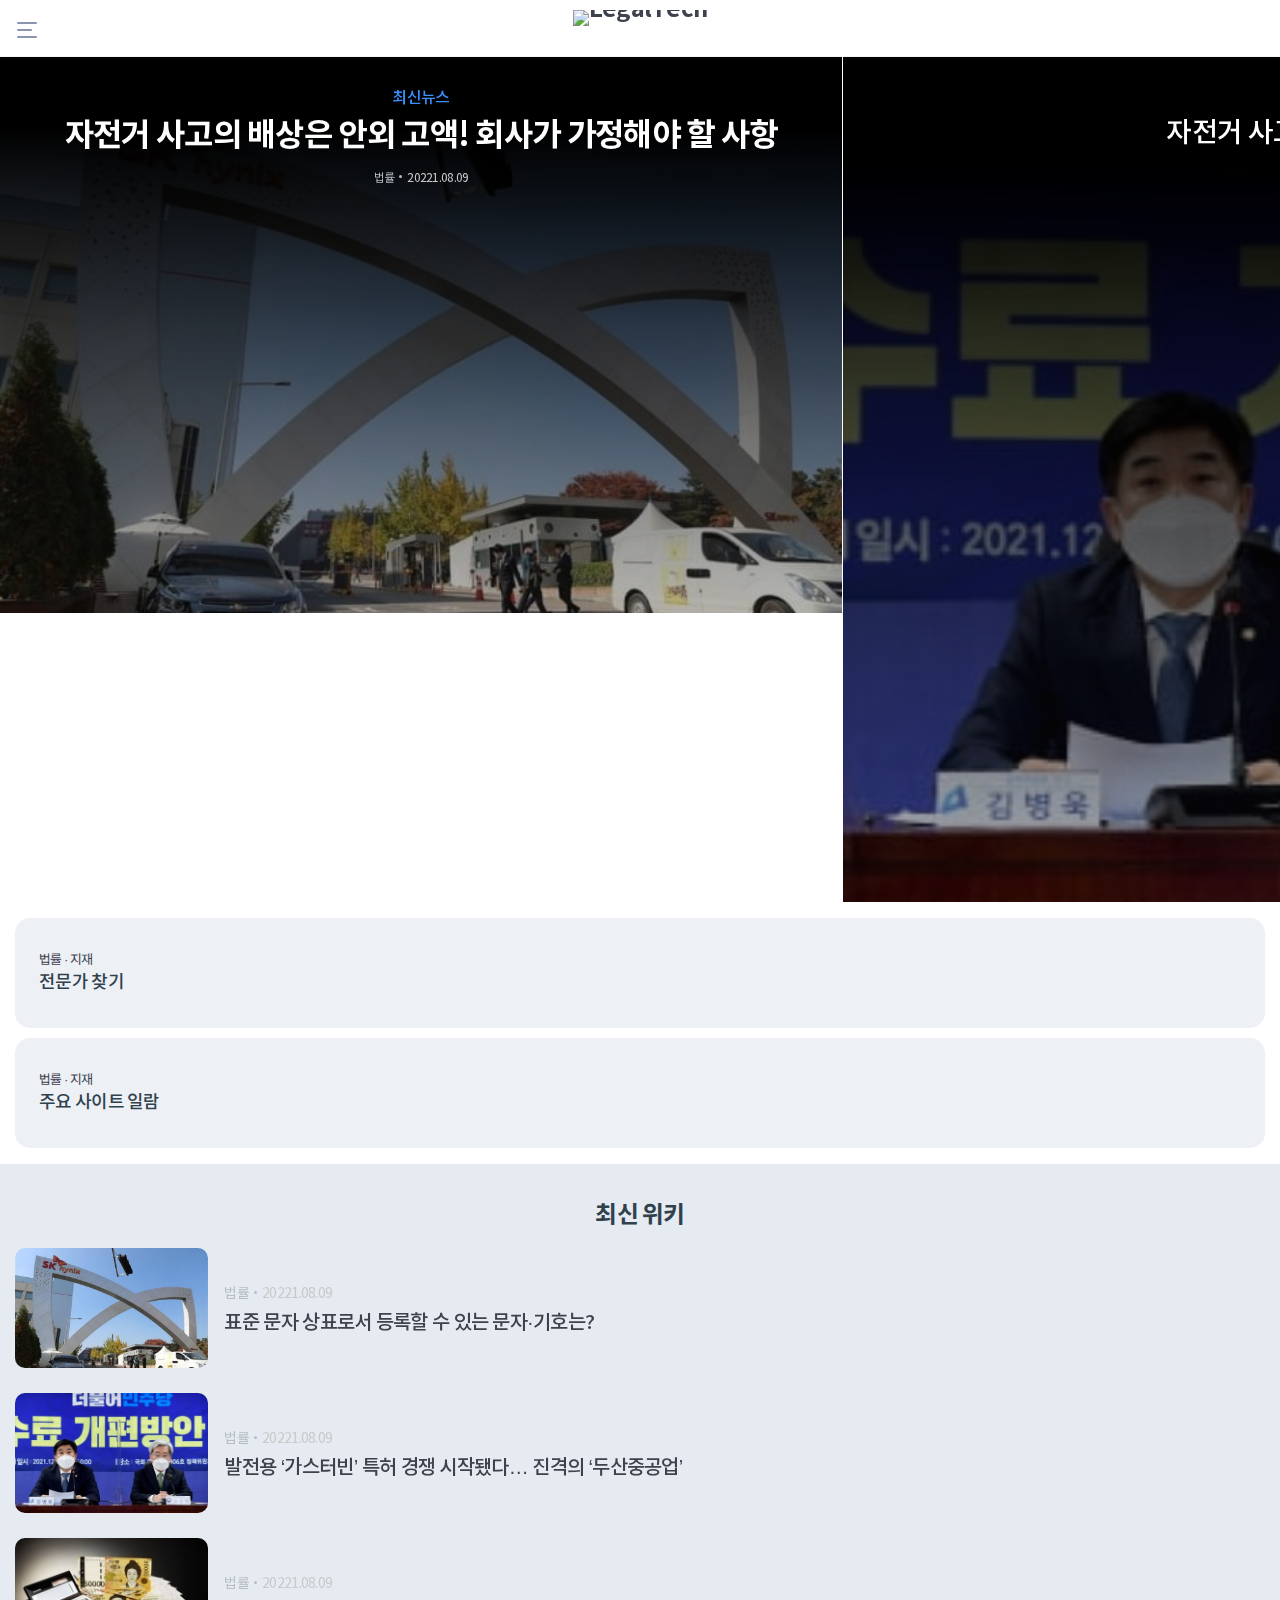
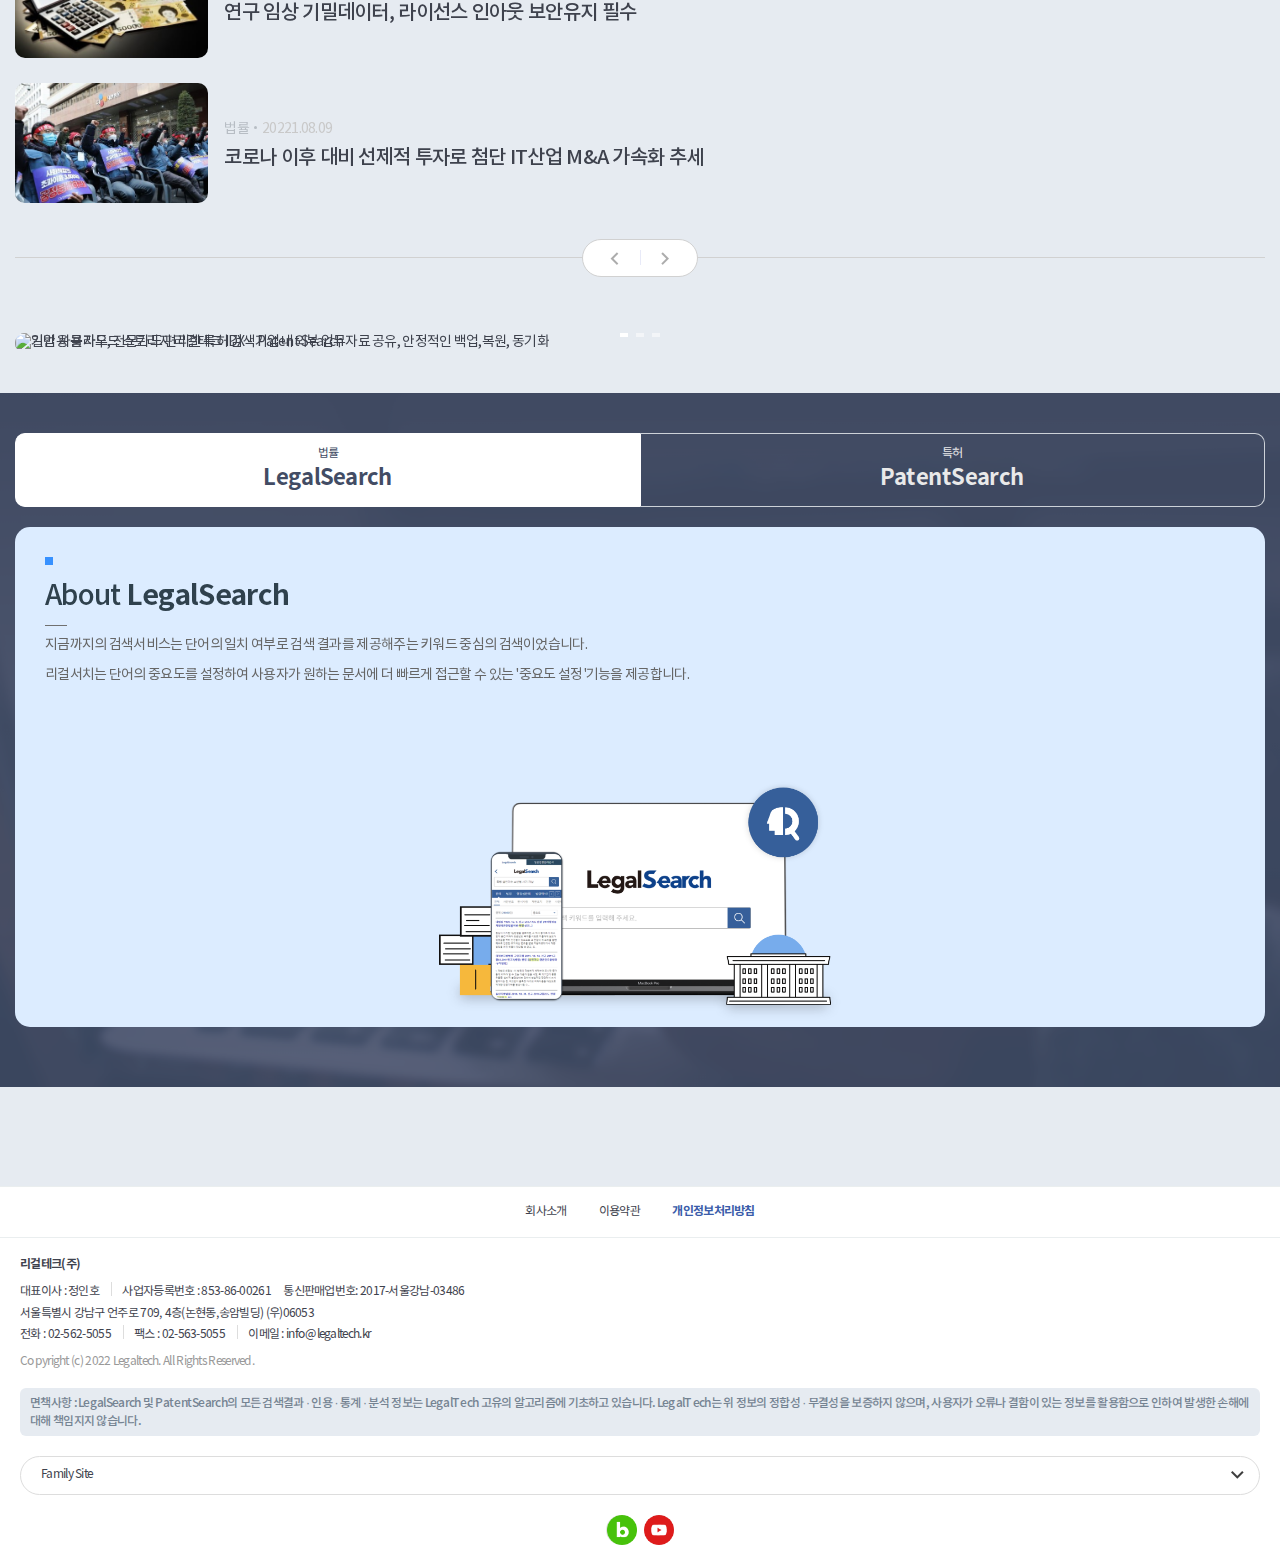
==== commit 35ecf557: "ㅇㅇ" ====
--- a/html/index.html
+++ b/html/index.html
@@ -16,12 +16,12 @@
 	<header id="header">
 		<div class="inner">
 			<!-- Logo -->
-			<h1><a class="defult" href="index.html"><img src="../inc/images/layout/logo_symbol.png" alt="LegalTech" /></a><a class="scroll" href="index.html"><img src="../inc/images/layout/logo_sub.png" alt="LegalTech VDR" /></a></h1>
+			<h1><a href="index.html"><img src="../inc/images/layout/logo.png" alt="LegalTech" /></a></h1>
 			<!-- //Logo -->
 			<!-- Navigation -->
 			<nav id="gnb">
 				<h2 class="blind">네비게이션 메뉴</h2>
-				<ul>            
+				<ul>
 					<li>
 						<a href="#">뉴스</a>
 					</li>
@@ -29,10 +29,10 @@
 						<a href="#">위키</a>
 					</li>
 					<li>
-						<a href="#">법령, 특허정보 사이트 맵</a>
+						<a href="#">법률 · 지재 주요 사이트 일람</a>
 					</li>
 					<li>
-						<a href="#">법무, 특허법인 위치</a>
+						<a href="#">법률 · 지재 전문가 찾기</a>
 					</li>
 					<li class="link">
 						<a href="https://legaltech.co.kr/" target="_blank" title="새 창 열림">리걸테크</a>
@@ -90,19 +90,19 @@
 					<div class="swiper-container swiperHdRoll">
 						<ul class="swiper-wrapper ranking_item_list">
 							<li class="swiper-slide">
-								<a href="#"><span>1</span>야호</a>
-							</li>
-							<li class="swiper-slide">
-								<a href="#"><span>2</span>야dd호</a>
-							</li>
-							<li class="swiper-slide">
-								<a href="#"><span>3</span>야dd호</a>
-							</li>
-							<li class="swiper-slide">
-								<a href="#"><span>4</span>d야호</a>
-							</li>
-							<li class="swiper-slide">
-								<a href="#"><span>5</span>야호dd</a>
+								<a href="#"><i>법률</i><span>1</span>야호</a>
+							</li>
+							<li class="swiper-slide">
+								<a href="#"><i>법률</i><span>2</span>야dd호야dd호야dd호</a>
+							</li>
+							<li class="swiper-slide">
+								<a href="#"><i>특허</i><span>3</span>야dd호</a>
+							</li>
+							<li class="swiper-slide">
+								<a href="#"><i>특허</i><span>4</span>d야호</a>
+							</li>
+							<li class="swiper-slide">
+								<a href="#"><i>특허</i><span>5</span>야호dd</a>
 							</li>
 						</ul>
 					</div>
@@ -147,15 +147,13 @@
 <div id="main_search">
 	<!-- 메인 상단 검색 -->
 	<h2>
-		<a href="/">
-			<span class="blind">legaltech</span>
-		</a>
-		<p><span>법률</span><span>특허검색</span>을 함께 제공하는 <span>유일한 플랫폼</span></p>
+		<p>검색하고 싶은 <br><span>특허 혹은 법률</span> 관련 키워드를 입력해 주세요.
+		</p>
 	</h2>
 	<fieldset class="search_basic">
 		<legend class="blind">검색</legend>
 		<span class="searchBox">
-			<input type="text" id="" class="search_input" placeholder="검색하고 싶은 특허 혹은 법률 관련 키워드를 입력해주세요.">
+			<input type="text" id="" class="search_input" placeholder="검색어를 입력해주세요.">
 			<label for="" class="select_type down" id="">
 				전체
 			</label>
@@ -193,6 +191,7 @@
 </div>
 
 <div id="container">
+	<!-- -->
 	<div class="content main_top_cont">
 		<div class="inner">
 			<!-- Left : 뉴스 모바일 반응형 슬라이드 -->
@@ -280,23 +279,17 @@
 					<h2 class="blind">서비스 바로가기</h2>
 					<div class="location">
 						<a href="#">
-							<div class="thumb">
-								<img src="../inc/images/main/img_location.png" alt="">
-							</div>
 							<div class="txt">
-								<h3>법무법인, 특허법인 위치 조회</h3>
-								<p>내 근처 법무법인, 특허법인 검색</p>
+								<p>법률 · 지재</p>
+								<h3>전문가 찾기</h3>
 							</div>
 						</a>
 					</div>
 					<div class="site_map">
 						<a href="#">
-							<div class="thumb">
-								<img src="../inc/images/main/img_site_map.png" alt="">
-							</div>
 							<div class="txt">
-								<h3>법령, 특허정보 사이트 맵</h3>
-								<p>법령, 특허정보 사이트들을 한눈에</p>
+								<p>법률 · 지재</p>
+								<h3>주요 사이트 일람</h3>
 							</div>
 						</a>
 					</div>
@@ -310,7 +303,7 @@
 		<div class="inner">
 			<!-- 최신 위키 -->
 			<div class="wiki">
-				<h2 class="cont_tit">최신 위키</h2>	
+				<h2 class="cont_tit">최신 위키</h2>
 				<div class="swiper-container swiperWiki">
 					<div class="swiper-wrapper">
 						<div class="swiper-slide slide_wrap">
@@ -321,7 +314,7 @@
 											<img src="../inc/images/photo/01.jpg" alt="">
 										</span>
 										<div class="txt">
-											<strong class="tit">표준 문자 상표로서 등록할 수 있는 
+											<strong class="tit">표준 문자 상표로서 등록할 수 있는
 												문자·기호는?</strong>
 											<span class="info"><i>법률</i><time>20221.08.09</time>
 											</span>
@@ -374,7 +367,7 @@
 											<img src="../inc/images/photo/04.jpg" alt="">
 										</span>
 										<div class="txt">
-											<strong class="tit">표준 문자 상표로서 등록할 수 있는 
+											<strong class="tit">표준 문자 상표로서 등록할 수 있는
 												문자·기호는?</strong>
 											<span class="info"><i>법률</i><time>20221.08.09</time>
 											</span>
@@ -434,21 +427,21 @@
 				<div class="swiper-container swiper_banner">
 					<div class="swiper-wrapper">
 						<div class="swiper-slide thumb">
-							<a href="#">
-								<img class="pc" src="../inc/images/main/banner_01.png" alt="기업용 클라우드 스토리지 리걸테크 IDX - 기업 내외부 업무자료 공유, 안정적인 백업,복원, 동기화">
-								<img class="mobile" src="../inc/images/main/mobile_banner_01.png" alt="기업용 클라우드 스토리지 리걸테크 IDX - 기업 내외부 업무자료 공유, 안정적인 백업,복원, 동기화">
+							<a href="#" target="_blank">
+								<img class="pc" src="../inc/images/main/b_patent_search_pc.png" alt="일반 사용자도, 전문가도 편리한 특허 검색 Patent Search">
+								<img class="mobile" src="../inc/images/main/b_patent_search_m.png" alt="일반 사용자도, 전문가도 편리한 특허 검색 Patent Search">
 							</a>
 						</div>
 						<div class="swiper-slide thumb">
-							<a href="#">
-								<img class="pc" src="../inc/images/main/banner_01.png" alt="기업용 클라우드 스토리지 리걸테크 IDX - 기업 내외부 업무자료 공유, 안정적인 백업,복원, 동기화">
-								<img class="mobile" src="../inc/images/main/mobile_banner_01.png" alt="기업용 클라우드 스토리지 리걸테크 IDX - 기업 내외부 업무자료 공유, 안정적인 백업,복원, 동기화">
+							<a href="#" target="_blank">
+								<img class="pc" src="../inc/images/main/b_legal_search_pc.png" alt="모바일 완벽 지원! 언제 어디서나 편리한 법률 검색. 차별화된 검색 서비스 Legal Search">
+								<img class="mobile" src="../inc/images/main/b_legal_search_m.png" alt="모바일 완벽 지원! 언제 어디서나 편리한 법률 검색. 차별화된 검색 서비스 Legal Search">
 							</a>
 						</div>
 						<div class="swiper-slide thumb">
-							<a href="#">
-								<img class="pc" src="../inc/images/main/banner_01.png" alt="기업용 클라우드 스토리지 리걸테크 IDX - 기업 내외부 업무자료 공유, 안정적인 백업,복원, 동기화">
-								<img class="mobile" src="../inc/images/main/mobile_banner_01.png" alt="기업용 클라우드 스토리지 리걸테크 IDX - 기업 내외부 업무자료 공유, 안정적인 백업,복원, 동기화">
+							<a href="#" target="_blank">
+								<img class="pc" src="../inc/images/main/b_legaltech_dx_pc.png" alt="기업용 클라우드 스토리지 리걸테크 IDX - 기업 내외부 업무자료 공유, 안정적인 백업,복원, 동기화">
+								<img class="mobile" src="../inc/images/main/b_legaltech_dx_m.png" alt="기업용 클라우드 스토리지 리걸테크 IDX - 기업 내외부 업무자료 공유, 안정적인 백업,복원, 동기화">
 							</a>
 						</div>
 					</div>
@@ -463,7 +456,7 @@
 			<!-- 사업소개 -->
 			<div class="intro_bsns tabbox">
 				<div class="tit">
-					<h2 class="cont_tit">사업 소개</h2>
+					<h2 class="blind">사업 소개</h2>
 					<ul class="tab">
 						<li class="active"><a href="javascript:void(0);"><span>법률</span><strong>LegalSearch</strong></a></li>
 						<li><a href="javascript:void(0);"><span>특허</span><strong>PatentSearch</strong></a></li>
@@ -471,62 +464,122 @@
 				</div>
 				<!-- 리걸테크 -->
 				<div class="tab_cont0 tab_cont legal">
-					<ul>
-						<li>
-							<div class="txt">
-								<h3><span>지능형 법률검색</span><br> 서비스는 뭔가요?</h3>
-								<p>지금까지의 검색서비스는 단어의 일치 여부로 <br>검색 결과를 제공해주는 키워드 중심의 검색이었습니다.</p>
-								<p>리걸서치는 단어의 중요도를 설정하여 <br>사용자가 원하는 문서에 더 빠르게 접근할 수 있는 <br>'중요도 설정'기능을 제공합니다.</p>
-							</div>
-						</li>
-						<li>
-							<div class="txt">
-								<h3>About<br> <span>LegalSearch</span><br></h3>
-								<p>지금까지의 검색서비스는 단어의 일치 여부로 <br>검색 결과를 제공해주는 키워드 중심의 검색이었습니다.</p>
-								<p>리걸서치는 단어의 중요도를 설정하여 <br>사용자가 원하는 문서에 더 빠르게 접근할 수 있는 <br>'중요도 설정'기능을 제공합니다.</p>
-							</div>
-						</li>
-						<li>
-							<div class="txt">
-								<h3>리걸서치는 <span>‘판례체계도’를</span> <br>제공합니다.</h3>
-								<p>리걸서치는 단순한 판례의 검색을 넘어서 <br>해당 판례의 맥락 정보, 히스토리 정보, 연결된 정보를 <br>보여주는 '판례체계도'를 제공합니다.</p>
-								<p>이를 통해 개별적 판례 검색이 아닌 판례와 판례와 관계, <br>판례와 조문의 관계를 보다 쉽게 파악 할 수 있습니다.</p>
-							</div>
-						</li>
-					</ul>
+					<div class="swiper-container">
+						<ul class="swiper-wrapper">
+							<li class="legal_service swiper-slide">
+								<div class="txt">
+									<h3><span>지능형 법률검색</span><br> 서비스는 뭔가요?</h3>
+									<p>지금까지의 검색서비스는 단어의 일치 여부로 <br>검색 결과를 제공해주는 키워드 중심의 검색이었습니다.</p>
+									<p>리걸서치는 단어의 중요도를 설정하여 <br>사용자가 원하는 문서에 더 빠르게 접근할 수 있는 <br>'중요도 설정'기능을 제공합니다.</p>
+								</div>
+							</li>
+							<li class="legal_about swiper-slide">
+								<div class="txt">
+									<h3>About<br> <span>LegalSearch</span><br></h3>
+									<p>지금까지의 검색서비스는 단어의 일치 여부로 <br>검색 결과를 제공해주는 키워드 중심의 검색이었습니다.</p>
+									<p>리걸서치는 단어의 중요도를 설정하여 <br>사용자가 원하는 문서에 더 빠르게 접근할 수 있는 <br>'중요도 설정'기능을 제공합니다.</p>
+								</div>
+							</li>
+							<li class="legal_cace swiper-slide">
+								<div class="txt">
+									<h3>리걸서치는 <span>‘판례체계도’를</span> <br>제공합니다.</h3>
+									<p>리걸서치는 단순한 판례의 검색을 넘어서 <br>해당 판례의 맥락 정보, 히스토리 정보, 연결된 정보를 <br>보여주는 '판례체계도'를 제공합니다.</p>
+									<p>이를 통해 개별적 판례 검색이 아닌 판례와 판례와 관계, <br>판례와 조문의 관계를 보다 쉽게 파악 할 수 있습니다.</p>
+								</div>
+							</li>
+							<li class="legal_app swiper-slide">
+								<div class="txt">
+									<h3>리걸서치는 <span>앱을 통한 <br>법률검색</span>을 지원합니다.</h3>
+									<p>리걸서치는 앱을 통해 어떤 상황에서도 <br>법률 검색이 가능합니다.</p>
+									<p>리걸서치 앱은 안드로이드 및 IOS를 모두 지원합니다.</p>
+								</div>
+								<div class="link">
+									<a href="#" target="_blank" class="apple">
+										<img src="../inc/images/main/btn_app_store.png" alt="앱스토어에서 리걸서치 앱 다운로드">
+									</a>
+									<a href="#" target="_blank" class="google">
+										<img src="../inc/images/main/btn_google_play.png" alt="구글플레이에서 리걸서치 앱 다운로드">
+									</a>
+								</div>
+							</li>
+							<li class="legal_japan swiper-slide">
+								<div class="txt">
+									<h3>리걸서치는 <span>일본 <br>법률 검색을 지원</span>합니다.</h3>
+									<p>리걸서치는 한국의 법률뿐 아니라 <br>일본의 판례 및 법령검색을 지원합니다.</p>
+									<p>일본의 판례 · 법령검색 또한 키워드 <br>중요도 검색을 지원합니다</p>
+								</div>
+							</li>
+						</ul>
+					</div>
+					<div class="swiper_index">
+						<div class="swiper-button-next"></div>
+						<div class="swiper-button-prev"></div>
+					</div>
+					<div class="swiper-pagination"></div>
 				</div>
 				<!-- //리걸테크 -->
 				<!-- 페이턴트 서치 -->
-				<div class="tab_cont1 tab_cont patent">
-					<ul>
-						<li>
-							<div class="txt">
-								<h3>지재권 내용확인에 <span><br>
-									최적화 된 UI를 </span>제공합니다</h3>
-								<p>각각의 지재권을 구역에 따라 나누어 사용자가 필요한 사항만을 빠르게 파악할 수 있도록 구성했습니다.</p>
-								<p>PatentSearch를 이용하여 리서칭을 수행하면 
-									다른 서비스보다 빠른 리서칭 수행이 가능합니다.</p>
-							</div>
-						</li>
-						<li>
-							<div class="txt">
-								<h3>About<br> <span>PatentSearch</span><br></h3>
-								<p>PatentSearch 는 국내 유일 특허, 디자인, 상표, 지재관련 심판을 한번에 검색할 수 잇는 지재검색 플랫폼입니다.</p>
-								<p>향후 PCT, 해외특허 검색등을 지속적으로 업데이트 하여 국내,외 모든 지재권을 비교, 검색할 수 있는 서비스로 거듭날 예정입니다.</p>
-							</div>
-						</li>
-						<li>
-							<div class="txt">
-								<h3><span>권리변동 현황은 </span><br>무엇인가요?</h3>
-								<p>권리변동현황은 현재 보고있는 지재권의 주요 권리변동 현황을 분석하여 시각화 한 것입니다.</p>
-								<p>사용자 분들께서는 권리변동 현황 그래프를 통해 현재 보고있는 지재권의 권리변동 이력을 손쉽게 파악 가능합니다.</p>
-							</div>
-						</li>
-					</ul>
+				<div class="tab_cont1 tab_cont patent ">
+					<div class="swiper-container">
+						<ul class="swiper-wrapper">
+							<li class="swiper-slide">
+								<div class="txt">
+									<h3>지재권 내용확인에 <span><br>
+										최적화 된 UI를 </span>제공합니다</h3>
+									<p>각각의 지재권을 구역에 따라 나누어 사용자가 필요한 사항만을 빠르게 파악할 수 있도록 구성했습니다.</p>
+									<p>PatentSearch를 이용하여 리서칭을 수행하면
+										다른 서비스보다 빠른 리서칭 수행이 가능합니다.</p>
+								</div>
+							</li>
+							<li class="swiper-slide">
+								<div class="txt">
+									<h3>About<br> <span>PatentSearch</span><br></h3>
+									<p>PatentSearch 는 국내 유일 특허, 디자인, 상표, 지재관련 심판을 한번에 검색할 수 잇는 지재검색 플랫폼입니다.</p>
+									<p>향후 PCT, 해외특허 검색등을 지속적으로 업데이트 하여 국내,외 모든 지재권을 비교, 검색할 수 있는 서비스로 거듭날 예정입니다.</p>
+								</div>
+							</li>
+							<li class="swiper-slide">
+								<div class="txt">
+									<h3><span>권리변동 현황은 </span><br>무엇인가요?</h3>
+									<p>권리변동현황은 현재 보고있는 지재권의 주요 권리변동 현황을 분석하여 시각화 한 것입니다.</p>
+									<p>사용자 분들께서는 권리변동 현황 그래프를 통해 현재 보고있는 지재권의 권리변동 이력을 손쉽게 파악 가능합니다.</p>
+								</div>
+							</li>
+							<li class="swiper-slide">
+								<div class="txt">
+									<h3><span>권리변동 현황은 </span><br>무엇인가요?</h3>
+									<p>권리변동현황은 현재 보고있는 지재권의 주요 권리변동 현황을 분석하여 시각화 한 것입니다.</p>
+									<p>사용자 분들께서는 권리변동 현황 그래프를 통해 현재 보고있는 지재권의 권리변동 이력을 손쉽게 파악 가능합니다.</p>
+								</div>
+							</li>
+							<li class="swiper-slide">
+								<div class="txt">
+									<h3><span>권리변동 현황은 </span><br>무엇인가요?</h3>
+									<p>권리변동현황은 현재 보고있는 지재권의 주요 권리변동 현황을 분석하여 시각화 한 것입니다.</p>
+									<p>사용자 분들께서는 권리변동 현황 그래프를 통해 현재 보고있는 지재권의 권리변동 이력을 손쉽게 파악 가능합니다.</p>
+								</div>
+							</li>
+						</ul>
+					</div>
+					<div class="swiper_index">
+						<div class="swiper-button-next"></div>
+						<div class="swiper-button-prev"></div>
+					</div>
+					<div class="swiper-pagination"></div>
 				</div>
 				<!-- //페이턴트 서치 -->
 			</div>
 			<!-- //사업소개 -->
+		</div>
+	</div>
+	<div class="content grey ad_banner">
+		<div class="inner">
+			<div class="tab_cont0 tab_cont">
+				<a href="#"><img src="../inc/images/photo/ad.png" alt=""></a>
+			</div>
+			<div class="tab_cont1 tab_cont">
+				<a href="#"><img src="../inc/images/photo/ad2.jpg" alt=""></a>
+			</div>
 		</div>
 	</div>
 	<script type="text/javascript">
@@ -545,7 +598,16 @@
 		//슬라이드 : 배너
 		initBanner();
 
+		//슬라이드 : 사업소개 리걸서치
+		initBsnsLegal();
+
+		//슬라이드 : 사업소개 페이턴트
+		initBsnsPatent();
+
+		//광고 연동
+		BsnsAd();
 	</script>
+	<!-- -->
 </div>
 
 <hr />
@@ -571,14 +633,17 @@
 				<span>팩스 : 02-563-5055</span>
 				<span>이메일 : <a href="mailto:info@legaltech.kr">info@legaltech.kr</a></span>
 			</li>
-			<li class="copyright">Copyright (c) 2021 Legaltech. All Rights Reserved.</li>
-			<li>면책사항 : 특허와 관련된 정보 및 인용 · 통계 · 분석 정보는 LegalTech 고유의 집계 알고리즘에 기초하고 있으며, LegalTech는 위 정보 데이터에 대한 오류나 결함에 대해 보증하지 않습니다.</li>
+			<li class="copyright">Copyright (c) 2022 Legaltech. All Rights Reserved.</li>
+			<li>면책사항 : LegalSearch 및 PatentSearch의 모든 검색결과 · 인용 · 통계 · 분석 정보는 LegalTech 고유의 알고리즘에 기초하고 있습니다. <br>LegalTech는 위 정보의 정합성 · 무결성을 보증하지 않으며, 사용자가 오류나 결함이 있는 정보를 활용함으로 인하여 발생한 손해에 대해 책임지지 않습니다.
+			</li>
 		</ul>
 		<div class="family_site">
 			<a href="javascript:void(0)" class="link">Family Site</a>
 			<ul>
 				<li><a href="https://patentsearch.kr/" target="_blank" title="새 창 열림">PatentSearch</a></li>
 				<li><a href="https://legalsearch.kr/" target="_blank" title="새 창 열림">LegalSearch</a></li>
+				<li><a href="https://www.koreamade.com/" target="_blank" title="새 창 열림">Korea Made</a></li>
+				<li><a href="https://legaltechvdr.com/" target="_blank" title="새 창 열림">리걸테크 VDR</a></li>
 			</ul>
 		</div>
 		<ul class="sns">
